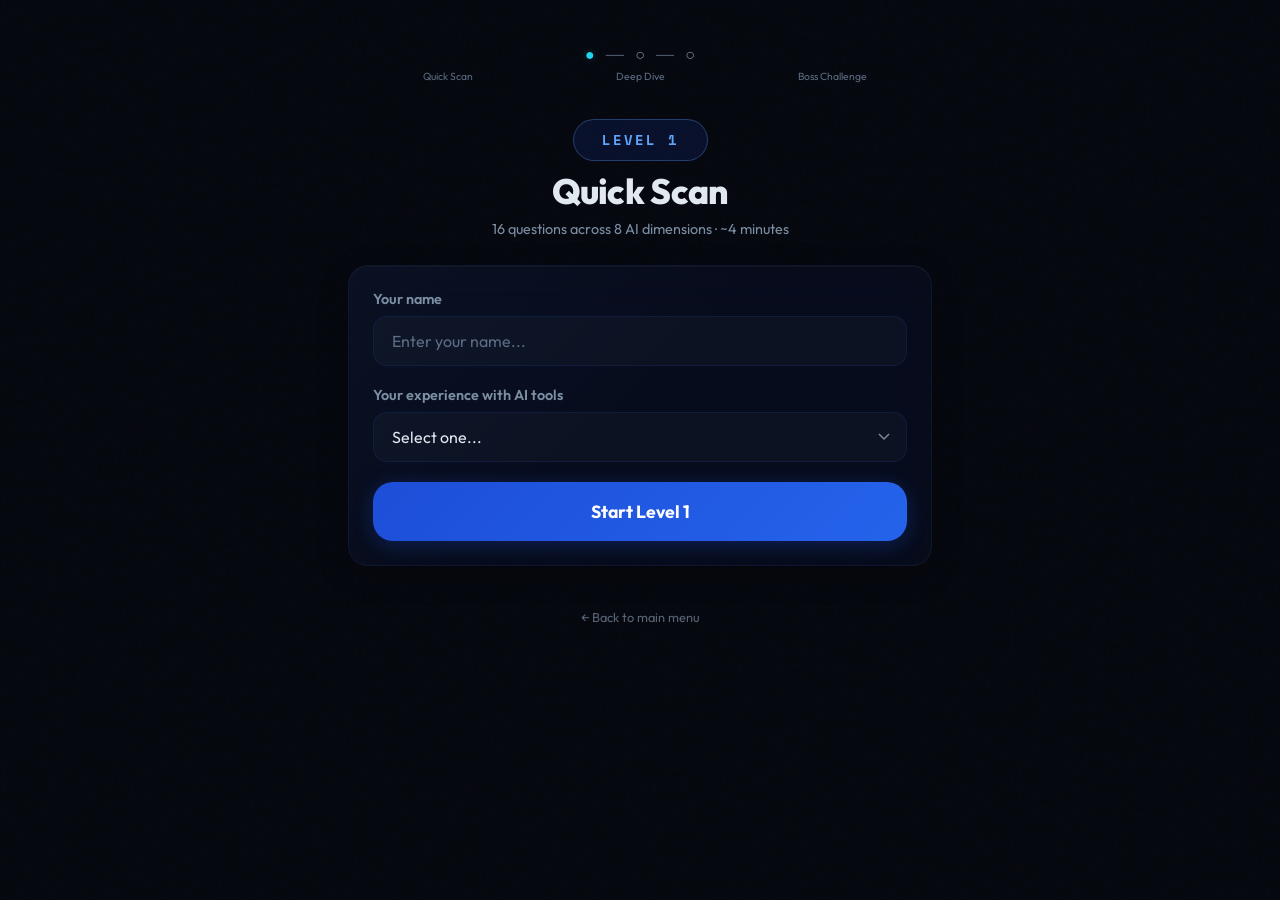
==== level1.html @ 80778a4e "fix: defer DIMS initialization until shared modules load Inline scripts used DIMS before engine.js (" ====
<!DOCTYPE html>
<html lang="en">
<head>
<meta charset="UTF-8">
<meta name="viewport" content="width=device-width, initial-scale=1.0">
<title>AI IQ Test — Level 1: Quick Scan</title>
<meta name="theme-color" content="#06080f">
<link rel="preconnect" href="https://fonts.googleapis.com">
<link rel="preconnect" href="https://fonts.gstatic.com" crossorigin>
<link href="https://fonts.googleapis.com/css2?family=Outfit:wght@300;400;500;600;700;800;900&family=Space+Mono:wght@400;700&display=swap" rel="stylesheet">
<link rel="stylesheet" href="shared/styles.css">
<script src="https://cdnjs.cloudflare.com/ajax/libs/three.js/r128/three.min.js" defer></script>
<script src="shared/engine.js" defer></script>
<script src="shared/shader.js" defer></script>
<script src="shared/submit.js" defer></script>
<script src="shared/components.js" defer></script>
</head>
<body>

<div id="shader-bg" aria-hidden="true"></div>

<div class="app" id="app">

  <!-- Level indicator at top -->
  <div id="level-indicator" style="text-align:center;padding:12px 0;font-size:.85rem;color:var(--text-dim)"></div>

  <!-- SCREEN: Welcome -->
  <div class="screen active" id="screen-welcome">
    <div style="text-align:center;padding-top:24px">
      <div class="iq-badge-big" style="font-size:.85rem;letter-spacing:2px">LEVEL 1</div>
      <h1 style="margin-top:10px">Quick Scan</h1>
      <p class="subtitle" style="margin-top:8px">16 questions across 8 AI dimensions &middot; ~4 minutes</p>
    </div>
    <div class="card" style="display:flex;flex-direction:column;gap:20px">
      <div class="input-group">
        <label for="inp-name">Your name</label>
        <input type="text" id="inp-name" placeholder="Enter your name...">
      </div>
      <div class="input-group">
        <label for="inp-background">Your experience with AI tools</label>
        <select id="inp-background">
          <option value="">Select one...</option>
          <option value="none">Never used AI tools</option>
          <option value="beginner">Tried ChatGPT a few times</option>
          <option value="regular">Use AI tools regularly</option>
          <option value="advanced">Build things with AI daily</option>
        </select>
      </div>
      <button class="btn btn-primary btn-full btn-lg" onclick="beginQuiz()">Start Level 1</button>
    </div>
    <div style="text-align:center;margin-top:16px">
      <a href="index.html" style="font-size:.8rem;color:var(--text-dim);text-decoration:none;opacity:.7">&larr; Back to main menu</a>
    </div>
  </div>

  <!-- SCREEN: Question -->
  <div class="screen" id="screen-question" role="main" aria-label="Quiz Question">
    <div class="progress-wrap">
      <span class="progress-label" id="q-counter">01/16</span>
      <div class="progress-track" role="progressbar" aria-valuenow="1" aria-valuemin="1" aria-valuemax="16" id="q-progress-track"><div class="progress-fill" id="q-progress" style="width:6.25%"></div></div>
      <span class="progress-label" id="q-timer" style="color:var(--text-muted);font-size:.7rem">0:00</span>
    </div>
    <div class="progress-dots" id="q-dots"></div>
    <div id="q-badge"></div>
    <div class="scenario-img-wrap">
      <div class="img-placeholder" id="q-img-placeholder">Loading...</div>
      <img id="q-img" src="" alt="Scenario illustration" onload="this.previousElementSibling.style.display='none'" onerror="this.previousElementSibling.textContent=this.parentElement.dataset.dim||'Scenario';this.previousElementSibling.style.animation='none';this.previousElementSibling.style.backgroundSize='100% 100%'">
    </div>
    <p class="question-text" id="q-text"></p>
    <div class="choices" id="q-choices" role="radiogroup" aria-label="Answer choices"></div>
    <div class="nav-row">
      <button class="btn btn-outline" id="btn-back" onclick="goBack()">Back</button>
      <button class="btn btn-primary" id="btn-next" onclick="goNext()" disabled>Next</button>
    </div>
    <div style="text-align:center;font-size:.7rem;color:var(--text-muted);margin-top:-8px" class="kb-hint">Press 1-4 to choose &middot; Enter to advance</div>
  </div>

  <!-- SCREEN: Results -->
  <div class="screen" id="screen-results" role="main" aria-label="Level 1 Results">
    <div class="iq-score-wrap">
      <div class="iq-score-num" id="res-iq">0</div>
      <div class="iq-score-label">Level 1 Score <span id="res-pct" style="font-family:'Space Mono',monospace;color:var(--primary-light)"></span></div>
      <div><span class="iq-level" id="res-level"></span></div>
      <div id="res-time" style="font-size:.85rem;color:var(--text-dim);margin-top:6px"></div>
      <div id="res-level-desc" style="font-size:.8rem;color:var(--text-dim);margin-top:10px;max-width:380px;margin-left:auto;margin-right:auto;line-height:1.5;text-align:center"></div>
    </div>

    <!-- Radar Chart -->
    <div class="card">
      <h3 style="margin-bottom:10px;text-align:center;color:var(--primary-light)">Your AI Profile</h3>
      <div class="radar-wrap">
        <canvas id="radarChart" width="340" height="340"></canvas>
      </div>
    </div>

    <!-- Dimension Bars -->
    <div class="card">
      <h3 style="margin-bottom:16px;color:var(--primary-light)">Dimension Breakdown</h3>
      <div class="dim-bars" id="res-dims"></div>
    </div>

    <!-- Gate Section -->
    <div class="card" id="gate-section"></div>

    <!-- Review -->
    <div class="card review-section">
      <button class="review-toggle" id="review-toggle" onclick="toggleReview()">
        <span class="arrow">&#9654;</span> Review All 16 Answers
      </button>
      <div id="review-filters" style="display:none;flex-wrap:wrap;gap:6px;padding:10px 0">
        <button class="dim-filter active" data-dim="all" onclick="filterReview('all')" style="padding:4px 12px;border-radius:99px;font-size:.72rem;font-weight:600;border:1px solid var(--border);background:var(--primary);color:#fff;cursor:pointer;font-family:'Outfit',sans-serif">All</button>
      </div>
      <div class="review-items" id="review-items"></div>
    </div>

    <div style="text-align:center;margin-top:12px">
      <a href="index.html" style="font-size:.8rem;color:var(--text-dim);text-decoration:none;opacity:.7">&larr; Back to main menu</a>
    </div>
  </div>

  <!-- Feedback Modal -->
  <div class="fb-modal-overlay" id="fb-modal" onclick="if(event.target===this)closeFeedbackModal()">
    <div class="fb-modal">
      <button class="fb-modal-close" onclick="closeFeedbackModal()">&times;</button>
      <div class="feedback-wrap" id="feedback-wrap">
        <h2 style="color:inherit;margin-bottom:0;font-size:1.2rem">How was this test?</h2>
        <div class="feedback-face">
          <div class="feedback-eyes">
            <div class="feedback-eye" id="fb-eye-l"></div>
            <div class="feedback-eye" id="fb-eye-r"></div>
          </div>
          <div class="feedback-mouth" id="fb-mouth">
            <svg width="100%" height="100%" viewBox="0 0 100 60" fill="none">
              <path d="M10 30 Q50 70 90 30" stroke="#000" stroke-width="12" stroke-linecap="round" id="fb-mouth-path"/>
            </svg>
          </div>
        </div>
        <div class="feedback-label" id="fb-label">NOT BAD</div>
        <div class="feedback-track">
          <div class="feedback-track-line" id="fb-track-line"></div>
          <button class="feedback-dot" onclick="setFeedback(0)"></button>
          <button class="feedback-dot" onclick="setFeedback(1)"></button>
          <button class="feedback-dot" onclick="setFeedback(2)"></button>
          <div class="feedback-indicator" id="fb-indicator">
            <svg width="100%" height="100%" viewBox="0 0 100 60" fill="none">
              <path d="M10 30 Q50 70 90 30" stroke="#000" stroke-width="12" stroke-linecap="round" id="fb-ind-path"/>
            </svg>
          </div>
        </div>
        <div class="feedback-labels" id="fb-labels">
          <span>Bad</span><span>Not Bad</span><span>Good</span>
        </div>
        <textarea class="feedback-comment" id="fb-comment" placeholder="Any comments? (optional)" rows="3"></textarea>
        <button class="feedback-submit" id="fb-submit" onclick="submitFeedback()">Submit Feedback</button>
        <button class="feedback-skip" onclick="closeFeedbackModal()">Skip</button>
      </div>
    </div>
  </div>

  <!-- Toast -->
  <div class="toast" id="toast"></div>
  <!-- Confetti canvas -->
  <canvas id="confetti-canvas"></canvas>
</div>

<script>
// ─── Level 1: Quick Scan ─────────────────────────────────────────────────

// State
let questions = [];
let activeQuestions = [];
let currentQ = 0;
let answers = [];
let shuffledChoices = [];
let participantId = '';
let participantName = '';
let quizStartTime = null;
let testMode = 'adaptive'; // for feedback modal compatibility

// DIM_MAX for quick mode: 2 questions per dim, max 4 pts each = 8
let DIM_MAX = {};

// Init after shared modules load (defer scripts execute before DOMContentLoaded)
document.addEventListener('DOMContentLoaded', () => {
  DIMS.forEach(d => { DIM_MAX[d.key] = 8; });

  // Load questions from JSON
  fetch('questions/level1.json')
    .then(r => r.json())
    .then(data => { questions = data; })
    .catch(err => console.error('Failed to load questions:', err));

  // Init level indicator
  renderLevelIndicator(document.getElementById('level-indicator'), 1);
  // Pre-fill from adaptive session if resuming
  const session = getAdaptiveSession();
  if (session.participantName) {
    document.getElementById('inp-name').value = session.participantName;
  }
  if (session.experience) {
    document.getElementById('inp-background').value = session.experience;
  }
});

// ─── Select 2 random questions per dimension ─────────────────────────────
function selectQuickQuestions() {
  const picked = [];
  DIMS.forEach(d => {
    const pool = questions.filter(q => q.dim === d.key);
    const shuffled = [...pool].sort(() => Math.random() - 0.5);
    picked.push(shuffled[0], shuffled[1]);
  });
  // Shuffle the final set
  for (let i = picked.length - 1; i > 0; i--) {
    const j = Math.floor(Math.random() * (i + 1));
    [picked[i], picked[j]] = [picked[j], picked[i]];
  }
  return picked;
}

// ─── Begin Quiz ──────────────────────────────────────────────────────────
function beginQuiz() {
  const bg = document.getElementById('inp-background').value;
  if (!bg) { showToast('Please select your AI experience'); return; }
  if (!questions.length) { showToast('Questions still loading, please wait...'); return; }

  participantName = document.getElementById('inp-name').value.trim() || 'Anonymous';
  participantId = 'AIQ' + Date.now();
  quizStartTime = Date.now();

  activeQuestions = selectQuickQuestions();
  startTimer();
  shuffledChoices = activeQuestions.map(q => shuffle(q.choices));
  currentQ = 0;
  answers = new Array(activeQuestions.length).fill(null);

  // Save adaptive session start
  saveAdaptiveSession({
    participantId,
    participantName,
    experience: bg,
    startTime: quizStartTime
  });

  renderQuestion();
  showScreen('screen-question');
}

// ─── Render Question ─────────────────────────────────────────────────────
function renderQuestion() {
  const q = activeQuestions[currentQ];
  const sc = shuffledChoices[currentQ];
  const total = activeQuestions.length;
  const dim = DIMS.find(d => d.key === q.dim);

  const num = String(currentQ + 1).padStart(2, '0');
  document.getElementById('q-counter').textContent = `${num}/${total}`;
  document.getElementById('q-progress').style.width = `${((currentQ + 1) / total) * 100}%`;
  document.getElementById('q-progress-track').setAttribute('aria-valuenow', currentQ + 1);
  const answeredCount = answers.filter(a => a !== null).length;
  document.getElementById('q-badge').innerHTML = `<span class="badge" style="background:${dim.color}22;color:${dim.color};border-color:${dim.color}44">${dim.label}</span><span style="float:right;font-size:.75rem;color:var(--text-muted)">${answeredCount}/${total} answered</span>`;

  // Update progress dots
  const dotsEl = document.getElementById('q-dots');
  if (!dotsEl.children.length) {
    dotsEl.innerHTML = Array.from({length: total}, (_, i) => `<button class="dot" data-idx="${i}" title="Q${i + 1}" aria-label="Jump to question ${i + 1}"></button>`).join('');
    dotsEl.addEventListener('click', function(e) {
      const idx = e.target.dataset.idx;
      if (idx !== undefined) { currentQ = parseInt(idx); renderQuestion(); window.scrollTo({top: 0, behavior: 'smooth'}); }
    });
  }
  dotsEl.querySelectorAll('.dot').forEach((dot, i) => {
    dot.classList.toggle('answered', answers[i] !== null);
    dot.classList.toggle('current', i === currentQ);
  });

  const img = document.getElementById('q-img');
  const ph = document.getElementById('q-img-placeholder');
  ph.style.display = 'flex';
  ph.textContent = 'Loading...';
  document.querySelector('.scenario-img-wrap').dataset.dim = dim.label;
  img.src = q.img;
  img.alt = `${dim.label} scenario illustration`;

  // Preload next question's image
  if (currentQ < activeQuestions.length - 1) { const nx = new Image(); nx.src = activeQuestions[currentQ + 1].img; }

  document.getElementById('q-text').textContent = q.q;
  document.getElementById('q-text').classList.remove('q-animate');
  void document.getElementById('q-text').offsetWidth;
  document.getElementById('q-text').classList.add('q-animate');

  const cDiv = document.getElementById('q-choices');
  const letters = ['A', 'B', 'C', 'D'];
  cDiv.innerHTML = sc.map((c, i) => `
    <button class="choice-btn${answers[currentQ] && answers[currentQ].choiceIdx === i ? ' selected' : ''}"
            onclick="selectChoice(${i})" type="button"
            role="radio" aria-checked="${answers[currentQ] && answers[currentQ].choiceIdx === i ? 'true' : 'false'}"
            aria-label="Option ${letters[i]}: ${c.text}"
            style="animation:slideInStagger .4s cubic-bezier(.16,1,.3,1) ${i * 0.06}s both">
      <span class="choice-letter">${letters[i]}</span>
      <span class="choice-text">${c.text}</span>
    </button>`).join('');

  document.getElementById('btn-back').style.visibility = currentQ === 0 ? 'hidden' : 'visible';
  const nextBtn = document.getElementById('btn-next');
  nextBtn.disabled = !answers[currentQ];
  nextBtn.textContent = currentQ === total - 1 ? 'See Results' : 'Next';
}

// ─── Select Choice ───────────────────────────────────────────────────────
function selectChoice(idx) {
  const sc = shuffledChoices[currentQ];
  const chosen = sc[idx];
  answers[currentQ] = {choiceIdx: idx, origLetter: chosen.letter, score: chosen.score};
  document.querySelectorAll('.choice-btn').forEach((btn, i) => {
    btn.classList.toggle('selected', i === idx);
    btn.setAttribute('aria-checked', i === idx ? 'true' : 'false');
  });
  document.getElementById('btn-next').disabled = false;
  if (navigator.vibrate) navigator.vibrate(10);
}

// ─── Navigation ──────────────────────────────────────────────────────────
function goBack() {
  if (currentQ > 0) { currentQ--; renderQuestion(); }
}

function goNext() {
  if (!answers[currentQ]) return;
  if (currentQ < activeQuestions.length - 1) { currentQ++; renderQuestion(); }
  else {
    // Check for unanswered questions
    const unanswered = answers.findIndex(a => a === null);
    if (unanswered !== -1) {
      showToast(`Question ${unanswered + 1} is unanswered — jumping there`);
      currentQ = unanswered; renderQuestion();
      window.scrollTo({top: 0, behavior: 'smooth'});
      return;
    }
    buildResults();
    showScreen('screen-results');
    // Show feedback modal after a short delay
    setTimeout(showFeedbackModal, 2000);
    const finalScore = answers.reduce((s, a) => s + a.score, 0);
    const finalPct = Math.round((finalScore / (activeQuestions.length * 4)) * 100);
    if (finalPct >= 67) launchConfetti();
    else {
      const scoreWrap = document.querySelector('.iq-score-wrap');
      scoreWrap.style.animation = 'glowPulse 2s ease-in-out 2';
    }
  }
}

// ─── Build Results ───────────────────────────────────────────────────────
function buildResults() {
  stopTimer();
  const total = answers.reduce((s, a) => s + a.score, 0);
  const maxScore = activeQuestions.length * 4;
  const pct = Math.round((total / maxScore) * 100);
  const level = QUICK_LEVELS.find(l => pct >= l.min && pct <= l.max) || QUICK_LEVELS[QUICK_LEVELS.length - 1];

  // Score display — show percentage for quick mode
  const iqEl = document.getElementById('res-iq');
  animateCount(iqEl, pct, 1400);
  iqEl.dataset.suffix = '%';
  document.getElementById('res-pct').textContent = '';

  const lvlEl = document.getElementById('res-level');
  lvlEl.textContent = level.label;
  lvlEl.className = 'iq-level ' + level.cls;

  const levelDescs = {
    1: 'You\'re at the start of your AI journey. These skills are very learnable — keep exploring!',
    2: 'You have real AI skills developing. Focusing on your weak spots will level you up fast.',
    3: 'Strong AI competency across most dimensions. A few targeted improvements separate you from mastery.',
    4: 'Exceptional AI intelligence. You understand, evaluate, and leverage AI at the highest level.'
  };
  document.getElementById('res-level-desc').textContent = levelDescs[level.lvl] || '';

  // Show duration
  if (quizStartTime) {
    const secs = Math.round((Date.now() - quizStartTime) / 1000);
    const mins = Math.floor(secs / 60);
    const remSecs = secs % 60;
    document.getElementById('res-time').textContent = `Completed in ${mins}m ${remSecs}s`;
  }

  // Calculate dimension scores
  const dimScores = {};
  DIMS.forEach(d => { dimScores[d.key] = 0; });
  activeQuestions.forEach((q, i) => { dimScores[q.dim] += (answers[i]?.score || 0); });

  // Quick mode: 2 questions per dim, max 4 pts each = 8 per dim
  const dimMax = Object.fromEntries(DIMS.map(d => [d.key, 8]));

  // Dimension bars
  const dimsEl = document.getElementById('res-dims');
  dimsEl.innerHTML = DIMS.map((d, idx) => {
    const score = dimScores[d.key];
    const mx = dimMax[d.key];
    const barPct = (score / mx) * 100;
    return `<div class="dim-bar-item" style="animation:slideInStagger .5s cubic-bezier(.16,1,.3,1) ${idx * 0.08}s both">
      <div class="dim-bar-header">
        <span class="dim-bar-name">${d.label}</span>
        <span class="dim-bar-score">${score}/${mx}</span>
      </div>
      <div class="dim-bar-track">
        <div class="dim-bar-fill" style="--bar-w:${barPct}%;background:${d.color}"></div>
      </div>
    </div>`;
  }).join('');

  requestAnimationFrame(() => {
    document.querySelectorAll('.dim-bar-fill').forEach(el => {
      el.style.width = el.style.getPropertyValue('--bar-w');
    });
  });

  // Radar chart
  drawRadar(dimScores);

  // Gate section
  renderGate(level, pct);

  // Review section
  const revEl = document.getElementById('review-items');
  revEl.innerHTML = activeQuestions.map((q, i) => {
    const ans = answers[i];
    const best = q.choices.find(c => c.score === 4);
    const yours = q.choices.find(c => c.letter === ans.origLetter);
    const dim = DIMS.find(d => d.key === q.dim);
    const pips = Array.from({length: 4}, (_, j) => `<span class="pip${j < ans.score ? ' filled' : ''}"></span>`).join('');
    return `<div class="review-item" data-dim="${q.dim}" style="border-left-color:${dim.color}">
      <div class="ri-q">Q${i + 1} (${dim.label}): ${q.q}</div>
      <div class="ri-your">Your answer: ${ans.origLetter}. ${yours.text} <span class="ri-score">${pips}</span></div>
      ${ans.score < 4 ? `<div class="ri-best">Best: ${best.letter}. ${best.text}</div>` : `<div class="ri-best">&#10003; Perfect!</div>`}
    </div>`;
  }).join('');

  // Build dimension filter buttons
  const filtersEl = document.getElementById('review-filters');
  const dimColors2 = ['#60a5fa', '#f472b6', '#f59e0b', '#34d399', '#fb923c', '#a78bfa', '#38bdf8', '#f97316'];
  filtersEl.innerHTML = `<button class="dim-filter active" data-dim="all" onclick="filterReview('all')" style="padding:4px 12px;border-radius:99px;font-size:.72rem;font-weight:600;border:1px solid var(--border);background:var(--primary);color:#fff;cursor:pointer;font-family:'Outfit',sans-serif">All</button>` +
    DIMS.map((d, i) => `<button class="dim-filter" data-dim="${d.key}" onclick="filterReview('${d.key}')" style="padding:4px 12px;border-radius:99px;font-size:.72rem;font-weight:600;border:1px solid ${dimColors2[i]}40;background:transparent;color:var(--text-dim);cursor:pointer;font-family:'Outfit',sans-serif">${d.label.split(' ')[0]}</button>`).join('');

  document.getElementById('review-toggle').innerHTML = `<span class="arrow">&#9654;</span> Review All ${activeQuestions.length} Answers`;

  // Submit to Google Sheets
  submitToSheets({
    participant_id: participantId,
    participant_name: participantName,
    timestamp: new Date().toISOString(),
    ai_experience: document.getElementById('inp-background').value,
    test_mode: 'adaptive',
    level: 1,
    total_score: total,
    percentage: pct,
    result_level: level.label,
    duration_seconds: Math.round((Date.now() - quizStartTime) / 1000),
    ...Object.fromEntries(DIMS.map(d => [`dim_${d.key}`, dimScores[d.key]])),
  });

  // Save adaptive session with L1 results
  saveAdaptiveSession({
    participantId,
    participantName,
    experience: document.getElementById('inp-background').value,
    startTime: quizStartTime,
    level1: {
      scores: dimScores,
      totalScore: total,
      percentage: pct,
      level: level.label,
      answers: activeQuestions.map((q, i) => ({
        qId: q.id, choiceIdx: answers[i].choiceIdx,
        origLetter: answers[i].origLetter, score: answers[i].score
      }))
    }
  });
}

// ─── Gate Logic ──────────────────────────────────────────────────────────
function renderGate(level, pct) {
  const gate = document.getElementById('gate-section');
  const isQualified = pct >= 57; // Apprentice+ threshold

  if (isQualified) {
    gate.innerHTML = `
      <div style="text-align:center">
        <h2 style="color:var(--cyan)">You've qualified for Level 2!</h2>
        <p class="subtitle" style="margin:12px 0">Level 2 adapts to your results — focusing on developing areas with new question formats.</p>
        <button class="btn btn-primary btn-full btn-lg" onclick="location.href='level2.html'" style="margin-top:16px">Continue to Level 2 &rarr;</button>
      </div>`;
  } else {
    gate.innerHTML = `
      <div style="text-align:center">
        <h2 style="color:#fb7185">You need Apprentice level to advance</h2>
        <p class="subtitle" style="margin:12px 0">Score 57%+ to unlock Level 2.</p>
        <button class="btn btn-primary btn-full btn-lg" onclick="location.reload()" style="margin-top:16px">Try Again</button>
      </div>`;
  }
}

// ─── Review Toggle & Filter ──────────────────────────────────────────────
function toggleReview() {
  const isOpen = document.getElementById('review-toggle').classList.toggle('open');
  document.getElementById('review-items').classList.toggle('open');
  document.getElementById('review-filters').style.display = isOpen ? 'flex' : 'none';
}

function filterReview(dimKey) {
  document.querySelectorAll('.dim-filter').forEach(btn => {
    btn.classList.toggle('active', btn.dataset.dim === dimKey);
    btn.style.background = btn.dataset.dim === dimKey ? 'var(--primary)' : 'transparent';
    btn.style.color = btn.dataset.dim === dimKey ? '#fff' : 'var(--text-dim)';
  });
  document.querySelectorAll('.review-item').forEach(item => {
    item.style.display = (dimKey === 'all' || item.dataset.dim === dimKey) ? 'block' : 'none';
  });
}

// ─── Keyboard Navigation ─────────────────────────────────────────────────
document.addEventListener('keydown', function(e) {
  const active = document.getElementById('screen-question');
  if (!active || !active.classList.contains('active')) return;
  if (e.key >= '1' && e.key <= '4') {
    const idx = parseInt(e.key) - 1;
    const btns = document.querySelectorAll('.choice-btn');
    if (btns[idx]) btns[idx].click();
  }
  if (e.key === 'Enter' && answers[currentQ]) {
    e.preventDefault();
    goNext();
  }
  if (e.key === 'ArrowLeft' || e.key === 'Backspace') {
    if (currentQ > 0) { e.preventDefault(); goBack(); }
  }
});

// ─── Swipe Gestures (mobile) ─────────────────────────────────────────────
(function() {
  let startX = 0, startY = 0;
  const qScreen = () => document.getElementById('screen-question');
  document.addEventListener('touchstart', function(e) { startX = e.touches[0].clientX; startY = e.touches[0].clientY; }, {passive: true});
  document.addEventListener('touchend', function(e) {
    if (!qScreen() || !qScreen().classList.contains('active')) return;
    const dx = e.changedTouches[0].clientX - startX;
    const dy = e.changedTouches[0].clientY - startY;
    if (Math.abs(dx) < 60 || Math.abs(dy) > Math.abs(dx)) return;
    if (dx < -60 && answers[currentQ]) goNext();
    else if (dx > 60 && currentQ > 0) goBack();
  }, {passive: true});
})();
</script>

</body>
</html>
---- shared/styles.css ----
*,*::before,*::after{box-sizing:border-box;margin:0;padding:0}
:root{
  --primary:#2563eb;--primary-light:#60a5fa;--primary-dark:#1d4ed8;
  --accent:#f59e0b;--accent-light:#fbbf24;--accent-glow:rgba(245,158,11,.3);
  --cyan:#22d3ee;--cyan-glow:rgba(34,211,238,.25);
  --bg:#06080f;--bg-elevated:#0c1222;--bg-card:rgba(12,18,40,.65);
  --surface:rgba(255,255,255,.04);--surface-hover:rgba(255,255,255,.07);
  --border:rgba(37,99,235,.12);--border-active:rgba(96,165,250,.5);
  --text:#e2e8f0;--text-dim:#7c8ea3;--text-muted:#5b6b82;
  --dim-foundations:#60a5fa;--dim-problem:#f472b6;--dim-tool:#f59e0b;
  --dim-prompt:#34d399;--dim-critical:#fb923c;--dim-ethics:#a78bfa;
  --dim-collab:#38bdf8;--dim-vibe:#f97316;
  --radius:20px;--radius-sm:14px;--radius-xs:10px;
  --glass-blur:blur(20px);
  --glow-sm:0 0 15px rgba(37,99,235,.15);
  --glow-md:0 0 30px rgba(37,99,235,.2);
  --glow-lg:0 4px 60px rgba(37,99,235,.25);
}
html{font-size:16px;-webkit-tap-highlight-color:transparent;scroll-behavior:smooth}
body{
  font-family:'Outfit',sans-serif;
  background:var(--bg);
  color:var(--text);
  min-height:100dvh;
  overflow-x:hidden;
  position:relative;
}

/* ── Ambient background (shader-bg replaces CSS gradient) ── */
#shader-bg{position:fixed;inset:0;z-index:0;opacity:0.3;pointer-events:none}
#shader-bg canvas{display:block;width:100%!important;height:100%!important}
body::after{
  content:'';position:fixed;inset:0;z-index:0;pointer-events:none;opacity:.35;
  background-image:url("data:image/svg+xml,%3Csvg viewBox='0 0 256 256' xmlns='http://www.w3.org/2000/svg'%3E%3Cfilter id='n'%3E%3CfeTurbulence type='fractalNoise' baseFrequency='.85' numOctaves='4' stitchTiles='stitch'/%3E%3C/filter%3E%3Crect width='100%25' height='100%25' filter='url(%23n)' opacity='.04'/%3E%3C/svg%3E");
}

.app{
  position:relative;z-index:1;
  max-width:640px;margin:0 auto;padding:20px;min-height:100dvh;
  display:flex;flex-direction:column;
}
.screen{display:none;flex-direction:column;gap:24px;animation:fadeUp .5s cubic-bezier(.16,1,.3,1)}
.screen.active{display:flex}

@keyframes fadeUp{from{opacity:0;transform:translateY(24px)}to{opacity:1;transform:translateY(0)}}
@keyframes popIn{from{transform:scale(.8);opacity:0}to{transform:scale(1);opacity:1}}
@keyframes countUp{from{opacity:0;transform:scale(.5)}to{opacity:1;transform:scale(1)}}
@keyframes barGrow{from{width:0}to{width:var(--bar-w)}}
@keyframes pulse{0%,100%{transform:scale(1)}50%{transform:scale(1.04)}}
@keyframes shimmer{0%{background-position:-200% 0}100%{background-position:200% 0}}
@keyframes spin{from{transform:rotate(0)}to{transform:rotate(360deg)}}
@keyframes float{0%,100%{transform:translateY(0)}50%{transform:translateY(-8px)}}
@keyframes glowPulse{0%{box-shadow:0 0 20px rgba(37,99,235,.15)}33%{box-shadow:0 0 35px rgba(37,99,235,.3)}66%{box-shadow:0 0 35px rgba(245,158,11,.2)}100%{box-shadow:0 0 20px rgba(37,99,235,.15)}}

/* ── 3D Robot Mascot ── */
.robot-mascot{
  position:fixed;z-index:50;pointer-events:auto;
  transition:all .6s cubic-bezier(.16,1,.3,1);
  border-radius:50%;overflow:hidden;
}
.robot-mascot::before{
  content:'';position:absolute;inset:-20%;
  background:radial-gradient(circle,rgba(37,99,235,.2) 0%,rgba(245,158,11,.1) 40%,transparent 70%);
  border-radius:50%;pointer-events:none;z-index:0;
  animation:glowPulse 3s ease-in-out infinite;
}
.robot-mascot spline-viewer{
  width:100%;height:100%;
  --spline-viewer-bg:transparent;
}
.robot-mascot spline-viewer::part(logo){display:none}

/* Robot sizes per screen */
.robot-mascot.robot-landing{
  width:320px;height:320px;
  position:relative;
}
.robot-mascot.robot-small{
  width:160px;height:160px;
  bottom:20px;left:20px;
  opacity:.9;
}
.robot-mascot.robot-results{
  width:200px;height:200px;
  bottom:20px;left:20px;
  opacity:.95;
}
@media(max-width:600px){
  .robot-mascot.robot-landing{width:240px;height:240px}
  .robot-mascot.robot-small{width:100px;height:100px;bottom:10px;left:10px}
  .robot-mascot.robot-results{width:120px;height:120px;bottom:10px;left:10px}
}
/* Hide Spline branding */
.robot-mascot spline-viewer::part(logo){display:none!important}
.robot-mascot spline-viewer #logo{display:none!important}
.robot-mascot spline-viewer a[href*="spline"]{display:none!important}
@keyframes slideInStagger{from{opacity:0;transform:translateX(-12px)}to{opacity:1;transform:translateX(0)}}
@keyframes fadeInQuestion{from{opacity:0;transform:translateY(12px) scale(.98)}to{opacity:1;transform:translateY(0) scale(1)}}
.q-animate{animation:fadeInQuestion .35s cubic-bezier(.16,1,.3,1)}
@keyframes orbFloat{
  0%{transform:translate(0,0) scale(1)}
  33%{transform:translate(30px,-20px) scale(1.1)}
  66%{transform:translate(-20px,15px) scale(.95)}
  100%{transform:translate(0,0) scale(1)}
}

h1{font-size:1.8rem;font-weight:800;line-height:1.15;letter-spacing:-.02em}
h2{font-size:1.4rem;font-weight:700;letter-spacing:-.01em}
h3{font-size:1.15rem;font-weight:700}
p{line-height:1.6}
.subtitle{color:var(--text-dim);font-size:.9rem;line-height:1.5}
.mono{font-family:'Space Mono',monospace}

/* ── Buttons ── */
.btn{
  display:inline-flex;align-items:center;justify-content:center;gap:8px;
  padding:14px 28px;border:none;border-radius:var(--radius-sm);
  font-family:'Outfit',sans-serif;font-size:1rem;font-weight:600;
  cursor:pointer;transition:all .25s cubic-bezier(.16,1,.3,1);-webkit-appearance:none;
  position:relative;overflow:hidden;
}
.btn:active{transform:scale(.97)}
.btn-primary{
  background:linear-gradient(135deg,var(--primary-dark),var(--primary));
  color:#fff;
  box-shadow:0 4px 20px rgba(29,78,216,.3);
}
.btn-primary:hover{
  box-shadow:0 6px 25px rgba(29,78,216,.35),0 2px 15px rgba(245,158,11,.15);
  transform:translateY(-1px);
}
.btn-primary:disabled{background:rgba(255,255,255,.08);color:var(--text-muted);cursor:not-allowed;transform:none;box-shadow:none}
.btn-outline{
  background:transparent;color:var(--primary-light);
  border:1.5px solid var(--border);
  backdrop-filter:var(--glass-blur);
}
.btn-outline:hover{border-color:var(--border-active);background:rgba(37,99,235,.06)}
.btn-full{width:100%}
.btn-lg{padding:18px 32px;font-size:1.1rem;border-radius:var(--radius);font-weight:700}
.btn-share{
  background:linear-gradient(135deg,var(--primary-dark),var(--primary),var(--accent));
  background-size:200% 200%;
  animation:gradientShift 4s ease infinite;
  color:#fff;border:none;
  box-shadow:0 4px 25px rgba(29,78,216,.25),0 2px 15px rgba(245,158,11,.2);
}
@keyframes gradientShift{0%,100%{background-position:0% 50%}50%{background-position:100% 50%}}

/* ── Glass Card ── */
.card{
  background:rgba(12,18,40,.45);
  backdrop-filter:blur(24px) saturate(180%);
  -webkit-backdrop-filter:blur(24px) saturate(180%);
  border-radius:var(--radius);
  padding:24px;
  border:1px solid rgba(96,165,250,.08);
  box-shadow:0 8px 32px rgba(0,0,0,.2),inset 0 1px 0 rgba(255,255,255,.03);
  position:relative;
}
.card::before{
  content:'';position:absolute;inset:0;border-radius:inherit;
  background:linear-gradient(135deg,rgba(96,165,250,.03) 0%,transparent 50%);
  pointer-events:none;
}

/* ── Inputs ── */
.input-group{display:flex;flex-direction:column;gap:8px}
.input-group label{font-weight:600;font-size:.9rem;color:var(--text-dim)}
.input-group input[type="text"]{
  padding:14px 18px;border:1.5px solid var(--border);border-radius:var(--radius-sm);
  font-family:'Outfit',sans-serif;font-size:1rem;
  background:var(--bg-elevated);color:var(--text);
  transition:all .25s;outline:none;width:100%;
}
.input-group input[type="text"]:focus{border-color:var(--accent);box-shadow:0 0 0 3px rgba(245,158,11,.12)}
.input-group input[type="text"]::placeholder{color:var(--text-muted)}
.input-group select{
  padding:14px 18px;border:1.5px solid var(--border);border-radius:var(--radius-sm);
  font-family:'Outfit',sans-serif;font-size:1rem;
  background:var(--bg-elevated);color:var(--text);
  transition:all .25s;appearance:none;
  background-image:url("data:image/svg+xml,%3Csvg xmlns='http://www.w3.org/2000/svg' width='12' height='8'%3E%3Cpath d='M1 1l5 5 5-5' stroke='%237c8599' stroke-width='1.5' fill='none'/%3E%3C/svg%3E");
  background-repeat:no-repeat;background-position:right 16px center;
}
.input-group select:focus{outline:none;border-color:var(--accent);box-shadow:0 0 0 3px rgba(245,158,11,.12)}

/* ── Progress Dots ── */
.progress-dots{display:flex;flex-wrap:wrap;gap:1px;justify-content:center;padding:2px 0}
.progress-dots .dot{
  width:20px;height:20px;border-radius:50%;
  background:transparent;border:none;
  display:flex;align-items:center;justify-content:center;
  cursor:pointer;padding:0;-webkit-appearance:none;
  font-size:0;
}
.progress-dots .dot::after{
  content:'';width:6px;height:6px;border-radius:50%;
  background:rgba(255,255,255,.08);border:1px solid rgba(255,255,255,.06);
  transition:all .3s;display:block;
}
.progress-dots .dot.answered::after{background:var(--primary);border-color:var(--primary);box-shadow:0 0 6px rgba(37,99,235,.3)}
.progress-dots .dot.current::after{border-color:var(--cyan);box-shadow:0 0 8px rgba(34,211,238,.4);transform:scale(1.4)}

/* ── Progress ── */
.progress-wrap{display:flex;align-items:center;gap:14px}
.progress-label{font-size:.8rem;font-weight:700;color:var(--text-dim);white-space:nowrap;font-family:'Space Mono',monospace}
.progress-track{flex:1;height:6px;background:rgba(255,255,255,.06);border-radius:99px;overflow:visible;position:relative}
.progress-fill{
  height:100%;border-radius:99px;transition:width .5s cubic-bezier(.16,1,.3,1);
  background:linear-gradient(90deg,var(--primary-dark),var(--primary),var(--cyan),var(--accent));
  box-shadow:0 0 12px rgba(37,99,235,.4);
  position:relative;overflow:visible;
}
.progress-fill::after{
  content:'';position:absolute;right:0;top:50%;transform:translateY(-50%);
  width:12px;height:12px;border-radius:50%;
  background:var(--cyan);
  box-shadow:0 0 12px var(--cyan),0 0 24px rgba(34,211,238,.3);
}

/* ── Badge ── */
.badge{
  display:inline-flex;align-items:center;padding:5px 14px;border-radius:99px;
  font-size:.72rem;font-weight:700;text-transform:uppercase;letter-spacing:.8px;
  color:#fff;border:1px solid rgba(255,255,255,.15);
  backdrop-filter:blur(8px);
}

/* ── Scenario Image ── */
.scenario-img-wrap{
  border-radius:var(--radius);overflow:hidden;
  border:1px solid var(--border);
  aspect-ratio:16/10;position:relative;
  background:var(--bg-elevated);
}
.scenario-img-wrap img{width:100%;height:100%;object-fit:cover;display:block}
.scenario-img-wrap .img-placeholder{
  position:absolute;inset:0;display:flex;align-items:center;justify-content:center;
  color:var(--text-muted);font-size:.85rem;font-weight:500;
  background:linear-gradient(135deg,rgba(13,17,23,.9),rgba(20,25,40,.9));
  background-size:200% 100%;animation:shimmer 2.5s infinite linear;
}

.question-text{font-size:1.05rem;font-weight:500;line-height:1.55;color:var(--text)}

/* ── Choices ── */
.choices{display:flex;flex-direction:column;gap:10px}
.choice-btn{
  display:flex;align-items:center;gap:14px;width:100%;padding:16px 18px;
  border:1.5px solid var(--border);border-radius:var(--radius-sm);
  background:var(--bg-card);backdrop-filter:var(--glass-blur);
  font-family:'Outfit',sans-serif;font-size:.93rem;text-align:left;
  cursor:pointer;transition:all .25s cubic-bezier(.16,1,.3,1);
  min-height:56px;-webkit-appearance:none;line-height:1.4;color:var(--text);
  position:relative;
}
.choice-btn:hover{border-color:transparent;background:var(--surface-hover);box-shadow:0 0 0 1.5px var(--primary),0 0 20px rgba(37,99,235,.15),0 0 40px rgba(245,158,11,.05)}
.choice-btn:active{transform:scale(.985)}
.choice-btn .choice-letter{
  flex-shrink:0;width:34px;height:34px;border-radius:10px;
  background:rgba(255,255,255,.05);
  display:flex;align-items:center;justify-content:center;
  font-weight:800;font-size:.85rem;color:var(--text-dim);
  transition:all .25s;font-family:'Space Mono',monospace;
}
.choice-btn .choice-text{flex:1;font-weight:400}
.choice-btn.selected{
  border-color:var(--accent);
  background:rgba(245,158,11,.06);
  box-shadow:0 0 20px rgba(245,158,11,.1);
}
.choice-btn.selected .choice-letter{
  background:var(--accent);color:#0c1222;
  box-shadow:0 0 15px rgba(245,158,11,.4);
}

.nav-row{display:flex;gap:12px;padding-top:8px}
.nav-row .btn{flex:1}

/* ── Landing ── */
.landing-wrap{flex:1;display:flex;flex-direction:column;align-items:center;justify-content:center;gap:28px;text-align:center;padding:24px 0}
.landing-hero{display:flex;align-items:center;gap:24px;width:100%}
.landing-hero .robot-hero{flex-shrink:0}
.landing-hero-content{flex:1;text-align:left}
@media(max-width:600px){.landing-hero{flex-direction:column}.landing-hero-content{text-align:center}}

.iq-badge-big{
  display:inline-flex;align-items:center;gap:10px;padding:10px 28px;border-radius:99px;
  background:rgba(29,78,216,.15);border:1.5px solid rgba(96,165,250,.3);
  color:var(--primary-light);font-size:1rem;font-weight:800;letter-spacing:2px;
  font-family:'Space Mono',monospace;
  animation:glowPulse 3s ease-in-out infinite;
  backdrop-filter:blur(10px);
}

.dim-pills{display:flex;flex-wrap:wrap;gap:8px;justify-content:center;padding:0 8px}
.dim-pill{
  padding:5px 12px;border-radius:99px;font-size:.7rem;font-weight:600;
  color:#fff;border:1px solid rgba(255,255,255,.12);
  backdrop-filter:blur(6px);
  animation:slideInStagger .5s cubic-bezier(.16,1,.3,1) both;
}
.dim-pill:nth-child(1){animation-delay:.1s}
.dim-pill:nth-child(2){animation-delay:.15s}
.dim-pill:nth-child(3){animation-delay:.2s}
.dim-pill:nth-child(4){animation-delay:.25s}
.dim-pill:nth-child(5){animation-delay:.3s}
.dim-pill:nth-child(6){animation-delay:.35s}
.dim-pill:nth-child(7){animation-delay:.4s}
.dim-pill:nth-child(8){animation-delay:.45s}

.landing-stats{
  display:flex;gap:24px;justify-content:center;
  font-family:'Space Mono',monospace;font-size:.8rem;color:var(--text-dim);
}
.landing-stats span{display:flex;align-items:center;gap:6px}
.landing-stats .stat-dot{width:6px;height:6px;border-radius:50%;background:var(--primary)}

/* ── Results ── */
.iq-score-wrap{text-align:center;padding:32px 0 16px;position:relative}
.iq-score-wrap::before{
  content:'';position:absolute;top:50%;left:50%;
  width:300px;height:300px;transform:translate(-50%,-50%);
  background:radial-gradient(circle,rgba(37,99,235,.15) 0%,rgba(245,158,11,.08) 40%,transparent 70%);
  border-radius:50%;
  animation:scorePulse 2s ease-out;
  pointer-events:none;
}
@keyframes scorePulse{
  from{transform:translate(-50%,-50%) scale(0);opacity:1}
  to{transform:translate(-50%,-50%) scale(1.5);opacity:0}
}
.iq-score-num{
  font-size:5rem;font-weight:900;line-height:1;
  background:linear-gradient(135deg,var(--accent),var(--accent-light),var(--primary-light),var(--cyan));
  background-size:200% 200%;animation:popIn .6s ease, gradientShift 4s ease infinite;
  -webkit-background-clip:text;-webkit-text-fill-color:transparent;background-clip:text;
  position:relative;
}
.iq-score-label{font-size:.9rem;color:var(--text-dim);font-weight:500;margin-top:6px;letter-spacing:.5px}
.iq-level{
  display:inline-block;padding:8px 24px;border-radius:99px;
  font-size:1rem;font-weight:700;margin-top:12px;
  border:1.5px solid rgba(255,255,255,.12);
  backdrop-filter:blur(8px);
}
.iq-level-1{background:rgba(251,113,133,.12);color:#fb7185;border-color:rgba(251,113,133,.25)}
.iq-level-2{background:rgba(251,191,36,.12);color:#fbbf24;border-color:rgba(251,191,36,.25)}
.iq-level-3{background:rgba(52,211,153,.12);color:#34d399;border-color:rgba(52,211,153,.25)}
.iq-level-4{background:rgba(96,165,250,.12);color:var(--primary-light);border-color:rgba(96,165,250,.25)}

/* ── Score Gauge ── */
.score-gauge{margin:8px 0 4px;padding:0 12px}
.gauge-track{height:10px;border-radius:99px;position:relative;overflow:visible;
  background:linear-gradient(90deg,#fb7185 0%,#f59e0b 42%,#34d399 65%,#60a5fa 88%)}
.gauge-marker{
  position:absolute;top:-4px;width:4px;height:18px;border-radius:2px;
  background:#fff;box-shadow:0 0 8px rgba(255,255,255,.5);
  transition:left .8s cubic-bezier(.16,1,.3,1);
}
.gauge-labels{display:flex;justify-content:space-between;font-size:.65rem;color:var(--text-muted);margin-top:4px;font-family:'Space Mono',monospace}

/* ── Radar ── */
.radar-wrap{display:flex;justify-content:center;padding:12px 0}
canvas#radarChart{max-width:340px;max-height:340px}

/* ── Dimension Bars ── */
.dim-bars{display:flex;flex-direction:column;gap:16px}
.dim-bar-item{display:flex;flex-direction:column;gap:6px}
.dim-bar-header{display:flex;justify-content:space-between;align-items:center}
.dim-bar-name{font-size:.85rem;font-weight:600;color:var(--text)}
.dim-bar-score{font-size:.8rem;font-weight:700;color:var(--text-dim);font-family:'Space Mono',monospace}
.dim-bar-track{height:8px;background:rgba(255,255,255,.06);border-radius:99px;overflow:hidden}
.dim-bar-fill{height:100%;border-radius:99px;animation:barGrow .8s cubic-bezier(.16,1,.3,1) forwards;width:0;position:relative}
.dim-bar-fill::after{
  content:'';position:absolute;inset:0;border-radius:inherit;
  background:linear-gradient(90deg,transparent,rgba(255,255,255,.2));
}

/* ── Analysis ── */
.analysis-card{
  background:var(--bg-card);backdrop-filter:var(--glass-blur);
  border:1px solid rgba(37,99,235,.2);border-radius:var(--radius);padding:24px;
  position:relative;overflow:hidden;
}
.analysis-card::before{
  content:'';position:absolute;top:0;left:0;right:0;height:2px;
  background:linear-gradient(90deg,var(--primary-dark),var(--primary),var(--accent),var(--accent-light));
}
.analysis-card h3{margin-bottom:12px;color:var(--primary-light);font-size:1.1rem}
.analysis-text{font-size:.9rem;line-height:1.7;color:var(--text)}
.analysis-text strong{color:var(--primary-light)}
.strength-tag{
  display:inline-block;padding:4px 12px;border-radius:99px;
  font-size:.73rem;font-weight:600;margin:3px 4px 3px 0;
  border:1px solid rgba(255,255,255,.1);
}
.strength-tag.high{background:rgba(52,211,153,.12);color:#34d399;border-color:rgba(52,211,153,.2)}
.strength-tag.mid{background:rgba(251,191,36,.12);color:#fbbf24;border-color:rgba(251,191,36,.2)}
.strength-tag.low{background:rgba(251,113,133,.12);color:#fb7185;border-color:rgba(251,113,133,.2)}

/* ── Share Card ── */
.share-card{
  background:linear-gradient(135deg,rgba(29,78,216,.25),rgba(245,158,11,.1));
  border:1px solid rgba(245,158,11,.2);
  backdrop-filter:var(--glass-blur);
  border-radius:var(--radius);padding:28px;color:#fff;text-align:center;
  position:relative;overflow:hidden;
}
.share-card::before{
  content:'';position:absolute;top:-50%;right:-50%;width:200%;height:200%;
  background:radial-gradient(circle at 30% 30%,rgba(245,158,11,.08),transparent 50%);
  pointer-events:none;
}
.share-card .share-iq{font-size:3.5rem;font-weight:900;line-height:1;position:relative}
.share-card .share-level{font-size:.95rem;opacity:.8;margin-top:6px;font-weight:500}
.share-card .share-dims{display:flex;flex-wrap:wrap;gap:6px;justify-content:center;margin-top:14px}
.share-card .share-dim{
  padding:4px 10px;border-radius:99px;font-size:.65rem;font-weight:600;
  background:rgba(255,255,255,.1);border:1px solid rgba(255,255,255,.1);
}

/* ── Review ── */
.review-section{border-top:1px solid var(--border);padding-top:16px}
.review-toggle{
  display:flex;align-items:center;gap:10px;cursor:pointer;
  font-weight:600;font-size:.95rem;color:var(--primary-light);
  border:none;background:none;padding:10px 0;width:100%;
  font-family:'Outfit',sans-serif;
}
.review-toggle .arrow{transition:transform .3s;font-size:.75rem}
.review-toggle.open .arrow{transform:rotate(90deg)}
.review-items{display:none;flex-direction:column;gap:12px;padding-top:14px}
.review-items.open{display:flex}
.review-item{
  padding:14px 16px;border-radius:var(--radius-xs);
  background:rgba(255,255,255,.02);
  border:1px solid var(--border);border-left:3px solid var(--primary);
}
.review-item .ri-q{font-weight:600;font-size:.85rem;margin-bottom:6px;color:var(--text)}
.review-item .ri-your{font-size:.82rem;color:var(--text-dim);line-height:1.5}
.review-item .ri-score{display:inline-flex;gap:3px;margin-left:6px;vertical-align:middle}
.review-item .ri-score .pip{width:8px;height:8px;border-radius:50%;background:rgba(255,255,255,.1);border:1px solid rgba(255,255,255,.08)}
.review-item .ri-score .pip.filled{background:#34d399;border-color:#34d399;box-shadow:0 0 4px rgba(52,211,153,.3)}
.review-item .ri-best{font-size:.82rem;color:#34d399;font-weight:600;margin-top:4px}

/* ── Footer ── */
/* ── Tutors Section ── */
.tutors-section{
  text-align:center;padding:20px 0 10px;margin-top:20px;margin-bottom:10px;
  border-top:1px solid var(--border);
}
.tutors-title{
  font-size:.8rem;font-weight:600;color:var(--text-muted);
  text-transform:uppercase;letter-spacing:1.5px;margin-bottom:16px;
}
.tutors-row{
  display:flex;justify-content:center;gap:24px;
}
.tutor-card{
  display:flex;flex-direction:column;align-items:center;gap:8px;
  cursor:pointer;transition:transform .3s cubic-bezier(.16,1,.3,1);
}
.tutor-card:hover{transform:translateY(-6px) scale(1.05)}
.tutor-avatar{
  width:110px;height:110px;border-radius:50%;overflow:hidden;
  border:2px solid rgba(96,165,250,.2);
  box-shadow:0 4px 20px rgba(0,0,0,.3);
  transition:all .3s cubic-bezier(.16,1,.3,1);
  animation:float 4s ease-in-out infinite;
}
.tutor-card:nth-child(2) .tutor-avatar{animation-delay:-1.3s}
.tutor-card:nth-child(3) .tutor-avatar{animation-delay:-2.6s}
.tutor-card:hover .tutor-avatar{
  border-color:rgba(96,165,250,.5);
  box-shadow:0 8px 30px rgba(37,99,235,.2);
}
.tutor-avatar img{width:100%;height:100%;object-fit:cover}
.tutor-3d{
  border:none;box-shadow:none;border-radius:0;overflow:visible;
  background:transparent;position:relative;
}
.tutor-3d canvas{
  width:100%;height:100%;display:block;
  cursor:grab;
}
.tutor-name-top{
  position:absolute;top:8%;left:50%;transform:translateX(-50%);
  font-family:'Outfit',sans-serif;font-size:13px;font-weight:700;
  color:var(--text);pointer-events:none;white-space:nowrap;
  text-shadow:0 2px 8px rgba(0,0,0,.5);z-index:2;
}
@keyframes float{0%,100%{transform:translateY(0)}50%{transform:translateY(-6px)}}

.app-footer{
  padding:16px 0;text-align:center;
  font-size:.75rem;color:var(--text-muted);
  position:relative;z-index:10;
}
.app-footer a{color:var(--accent);text-decoration:none;font-weight:600}
.app-footer a:hover{text-decoration:underline}

/* ── Confetti Canvas ── */
#confetti-canvas{position:fixed;inset:0;z-index:90;pointer-events:none}

/* ── Toast ── */
.toast{
  position:fixed;bottom:28px;left:50%;
  transform:translateX(-50%) translateY(80px);
  background:var(--bg-card);backdrop-filter:var(--glass-blur);
  border:1px solid var(--border);
  color:#fff;padding:14px 28px;border-radius:var(--radius-sm);
  font-family:'Outfit',sans-serif;font-size:.9rem;font-weight:600;
  opacity:0;transition:all .35s cubic-bezier(.16,1,.3,1);z-index:99;pointer-events:none;
}
.toast.show{opacity:1;transform:translateX(-50%) translateY(0)}

/* ── Responsive ── */
@media(min-width:600px){
  .app{padding:28px}
  .scenario-img-wrap{aspect-ratio:16/9}
  h1{font-size:2.2rem}
  .iq-score-num{font-size:6rem}
}
@media(hover:none){.kb-hint{display:none}}
@media(max-width:380px){
  .choice-btn{padding:12px 14px;font-size:.88rem}
  .choice-btn .choice-letter{width:30px;height:30px;font-size:.8rem;border-radius:8px}
  h1{font-size:1.5rem}
}
/* ── Mode Cards ── */
.mode-cards{display:flex;flex-wrap:wrap;gap:14px;width:100%}
.mode-cards .ec-wrap{flex:1 1 calc(50% - 7px);min-width:0}
@media(max-width:420px){.mode-cards{flex-direction:column}.mode-cards .ec-wrap{flex:1 1 100%}}

/* ── Electric Card Mode Cards ── */
.ec-wrap{position:relative;display:inline-block;flex:1;min-width:0;cursor:pointer}
.ec-wrap .svg-defs{position:absolute;width:0;height:0;overflow:hidden}
.ec-card{
  padding:2px;border-radius:1.5em;position:relative;color:#f0f0f0;
  transition:transform .35s cubic-bezier(.16,1,.3,1);
}
.ec-card:hover{transform:translateY(-6px)}
.ec-inner{position:relative}
.ec-border{border-radius:1.5em;padding-right:0.15em;padding-bottom:0.15em}
.ec-main{
  width:100%;aspect-ratio:7/10;border-radius:1.5em;
  margin-top:-4px;margin-left:-4px;background:oklch(0.145 0 0);
}
.ec-glow1,.ec-glow2,.ec-overlay1,.ec-overlay2,.ec-bg-glow{
  border-radius:1.5em;position:absolute;inset:0;
}
.ec-glow1{filter:blur(1px)}
.ec-glow2{filter:blur(4px)}
.ec-overlay1,.ec-overlay2{
  mix-blend-mode:overlay;transform:scale(1.1);filter:blur(16px);
  background:linear-gradient(-30deg,white,transparent 30%,transparent 70%,white);
}
.ec-overlay1{opacity:1}.ec-overlay2{opacity:.5}
.ec-bg-glow{filter:blur(32px);transform:scale(1.1);opacity:.3;z-index:-1}
.ec-content{
  position:absolute;inset:0;display:flex;flex-direction:column;
  padding:24px 20px;justify-content:space-between;
}
.ec-badge{
  background:radial-gradient(47% 50% at 50% 88%,rgba(255,255,255,.12) 0%,rgba(255,255,255,0) 100%),rgba(255,255,255,.04);
  border-radius:14px;width:fit-content;padding:.4em .8em;
  text-transform:uppercase;font-weight:700;font-size:.7em;
  color:rgba(255,255,255,.8);position:relative;
}
.ec-badge::before{
  content:'';position:absolute;inset:0;padding:1px;border-radius:inherit;
  background:linear-gradient(150deg,rgba(255,255,255,.48) 17%,rgba(255,255,255,.08) 30%,rgba(255,255,255,.08) 68%,rgba(255,255,255,.6) 82%);
  mask:linear-gradient(#fff 0 0) content-box,linear-gradient(#fff 0 0);
  mask-composite:exclude;-webkit-mask-composite:xor;pointer-events:none;
}
.ec-title{font-size:1.4em;font-weight:700;margin-top:auto}
.ec-divider{border:none;height:1px;background:currentColor;opacity:.1;
  mask-image:linear-gradient(to right,transparent,black,transparent);-webkit-mask-image:linear-gradient(to right,transparent,black,transparent)}
.ec-desc{font-size:.75em;opacity:.6;line-height:1.5}
.ec-btn{
  margin-top:8px;padding:10px 20px;border-radius:var(--radius-sm);
  font-family:'Outfit',sans-serif;font-size:.85rem;font-weight:600;
  border:none;cursor:pointer;width:100%;transition:all .2s;color:#fff;
}

/* Quick = orange */
.ec-wrap--quick .ec-card{
  background:linear-gradient(-30deg,rgba(217,119,6,.4),transparent,rgba(217,119,6,.4)),linear-gradient(to bottom,oklch(0.185 0 0),oklch(0.185 0 0));
}
.ec-wrap--quick .ec-border{border:2px solid rgba(245,158,11,.5)}
.ec-wrap--quick .ec-main{border:2px solid #f59e0b;filter:url(#ec-swirl-q)}
.ec-wrap--quick .ec-glow1{border:2px solid rgba(245,158,11,.6)}
.ec-wrap--quick .ec-glow2{border:2px solid #f59e0b}
.ec-wrap--quick .ec-bg-glow{background:linear-gradient(-30deg,#f59e0b,transparent,#dd8448)}
.ec-wrap--quick .ec-btn{background:linear-gradient(135deg,#d97706,#f59e0b);color:#0c1222}

/* Full = blue */
.ec-wrap--full .ec-card{
  background:linear-gradient(-30deg,rgba(37,99,235,.4),transparent,rgba(37,99,235,.4)),linear-gradient(to bottom,oklch(0.185 0 0),oklch(0.185 0 0));
}
.ec-wrap--full .ec-border{border:2px solid rgba(96,165,250,.5)}
.ec-wrap--full .ec-main{border:2px solid #60a5fa;filter:url(#ec-swirl-f)}
.ec-wrap--full .ec-glow1{border:2px solid rgba(96,165,250,.6)}
.ec-wrap--full .ec-glow2{border:2px solid #60a5fa}
.ec-wrap--full .ec-bg-glow{background:linear-gradient(-30deg,#60a5fa,transparent,#2563eb)}
.ec-wrap--full .ec-btn{background:linear-gradient(135deg,#1d4ed8,#2563eb)}

/* Adaptive = cyan-to-amber gradient */
.ec-wrap--adaptive .ec-card{
  background:linear-gradient(-30deg,rgba(34,211,238,.4),transparent,rgba(245,158,11,.4)),linear-gradient(to bottom,oklch(0.185 0 0),oklch(0.185 0 0));
}
.ec-wrap--adaptive .ec-border{border:2px solid rgba(34,211,238,.5)}
.ec-wrap--adaptive .ec-main{border:2px solid #22d3ee;filter:url(#ec-swirl-a)}
.ec-wrap--adaptive .ec-glow1{border:2px solid rgba(34,211,238,.6)}
.ec-wrap--adaptive .ec-glow2{border:2px solid #22d3ee}
.ec-wrap--adaptive .ec-bg-glow{background:linear-gradient(-30deg,#22d3ee,transparent,#f59e0b)}
.ec-wrap--adaptive .ec-btn{background:linear-gradient(135deg,#0891b2,#22d3ee);color:#fff}

/* Boss Challenge card */
.ec-wrap--boss.locked{opacity:0.4;pointer-events:none;filter:grayscale(0.5)}
.ec-wrap--boss.locked .ec-btn{display:none}
.ec-wrap--boss.unlocked .ec-card{
  background:linear-gradient(-30deg,rgba(245,158,11,.4),transparent,rgba(245,158,11,.4)),linear-gradient(to bottom,oklch(0.185 0 0),oklch(0.185 0 0));
}
.ec-wrap--boss.unlocked .ec-border{border:2px solid rgba(245,158,11,.5)}
.ec-wrap--boss.unlocked .ec-main{border:2px solid #f59e0b;filter:url(#ec-swirl-b)}
.ec-wrap--boss.unlocked .ec-glow1{border:2px solid rgba(245,158,11,.6)}
.ec-wrap--boss.unlocked .ec-glow2{border:2px solid #f59e0b}
.ec-wrap--boss.unlocked .ec-bg-glow{background:linear-gradient(-30deg,#f59e0b,transparent,#dd8448)}
.ec-wrap--boss.unlocked .ec-btn{background:linear-gradient(135deg,#d97706,#f59e0b);color:#0c1222}

/* Level dots for adaptive card */
.level-dots-mini{
  display:flex;align-items:center;gap:4px;
  font-size:.65rem;color:rgba(255,255,255,.5);
  margin-top:6px;
}

/* ── Feedback Modal ── */
.fb-modal-overlay{
  display:none;position:fixed;inset:0;z-index:100;
  background:rgba(0,0,0,.6);backdrop-filter:blur(8px);
  align-items:center;justify-content:center;
  animation:fadeUp .3s ease-out;
}
.fb-modal-overlay.active{display:flex}
.fb-modal{
  position:relative;max-width:380px;width:90%;
  border-radius:var(--radius);
  border:1px solid var(--border);
  box-shadow:0 20px 60px rgba(0,0,0,.5);
  overflow:hidden;
  animation:popIn .35s cubic-bezier(.16,1,.3,1);
}
.fb-modal-close{
  position:absolute;top:12px;right:14px;z-index:2;
  background:none;border:none;color:rgba(255,255,255,.5);
  font-size:1.5rem;cursor:pointer;line-height:1;
  transition:color .2s;
}
.fb-modal-close:hover{color:#fff}
/* ── Feedback Content ── */
.feedback-wrap{
  display:flex;flex-direction:column;align-items:center;gap:24px;
  padding:32px 20px;border-radius:var(--radius);
  transition:background-color .5s cubic-bezier(.16,1,.3,1);
}
.feedback-face{display:flex;flex-direction:column;align-items:center;gap:4px}
.feedback-eyes{display:flex;gap:32px;align-items:center;justify-content:center;height:120px}
.feedback-eye{
  background:#000;border-radius:50%;
  transition:all .5s cubic-bezier(.16,1,.3,1);
}
.feedback-mouth{
  width:56px;height:56px;display:flex;align-items:center;justify-content:center;
  transition:transform .5s cubic-bezier(.16,1,.3,1);
}
.feedback-mouth svg path{transition:stroke .5s cubic-bezier(.16,1,.3,1)}
.feedback-label{
  font-size:3rem;font-weight:900;letter-spacing:2px;
  transition:color .5s cubic-bezier(.16,1,.3,1);
  text-align:center;
}
.feedback-track{
  position:relative;width:100%;max-width:300px;
  display:flex;align-items:center;justify-content:space-between;
  padding:20px 0;
}
.feedback-track-line{
  position:absolute;top:50%;left:0;right:0;height:4px;border-radius:2px;
  transform:translateY(-50%);
  transition:background-color .5s cubic-bezier(.16,1,.3,1);
}
.feedback-dot{
  width:24px;height:24px;border-radius:50%;border:none;cursor:pointer;
  position:relative;z-index:2;
  transition:background-color .5s cubic-bezier(.16,1,.3,1);
}
.feedback-indicator{
  position:absolute;z-index:3;width:40px;height:40px;border-radius:50%;
  display:flex;align-items:center;justify-content:center;
  top:50%;transform:translate(-50%,-50%);
  transition:all .5s cubic-bezier(.16,1,.3,1);
}
.feedback-indicator svg path{transition:stroke .5s cubic-bezier(.16,1,.3,1)}
.feedback-labels{
  display:flex;justify-content:space-between;width:100%;max-width:300px;
  font-size:.85rem;font-weight:600;
  transition:color .5s cubic-bezier(.16,1,.3,1);
}
.feedback-labels span{
  flex:1;text-align:center;transition:opacity .3s;
}
.feedback-comment{
  width:100%;max-width:400px;padding:14px 18px;
  border:1.5px solid rgba(255,255,255,.15);border-radius:var(--radius-sm);
  font-family:'Outfit',sans-serif;font-size:.95rem;
  background:rgba(0,0,0,.2);color:#fff;resize:vertical;min-height:80px;
  transition:border-color .3s;outline:none;
}
.feedback-comment::placeholder{color:rgba(255,255,255,.4)}
.feedback-comment:focus{border-color:rgba(255,255,255,.4)}
.feedback-submit{
  padding:14px 40px;border:none;border-radius:var(--radius-sm);
  font-family:'Outfit',sans-serif;font-size:1rem;font-weight:700;
  cursor:pointer;transition:all .3s cubic-bezier(.16,1,.3,1);
  color:#fff;
}
.feedback-submit:hover{transform:translateY(-2px);filter:brightness(1.1)}
.feedback-skip{
  background:none;border:none;color:rgba(255,255,255,.5);
  font-family:'Outfit',sans-serif;font-size:.85rem;cursor:pointer;
  text-decoration:underline;
}

/* ══════════════════════════════════════════════════════════════════════════
   Level 2 — Ranking, Multi-select, Free-text, Self-Assessment
   ══════════════════════════════════════════════════════════════════════════ */

/* ── Level Indicator (shared) ── */
.level-dots{display:flex;align-items:center;justify-content:center;gap:0;font-size:1rem}
.level-dot{display:inline-flex;align-items:center;justify-content:center;width:28px;height:28px;border-radius:50%;font-weight:700}
.level-dot.completed{color:#34d399}
.level-dot.active{color:var(--cyan);text-shadow:0 0 8px var(--cyan-glow)}
.level-line{color:var(--text-muted);font-size:.8rem;margin:0 2px}
.level-labels{display:flex;justify-content:space-between;font-size:.65rem;color:var(--text-muted);padding:0 4px;margin-top:2px}
.level-label{flex:1;text-align:center}

/* ── Format Preview (intro screen) ── */
.format-preview{
  display:flex;align-items:center;gap:12px;
  padding:12px 16px;border-radius:var(--radius-xs);
  background:rgba(255,255,255,.03);border:1px solid var(--border);
  transition:all .25s;
}
.format-preview:hover{background:rgba(255,255,255,.05)}
.format-icon{
  flex-shrink:0;width:36px;height:36px;border-radius:10px;
  display:flex;align-items:center;justify-content:center;
  font-size:1.1rem;
  background:rgba(245,158,11,.1);border:1px solid rgba(245,158,11,.2);
}
.format-info{flex:1}
.format-name{font-weight:700;font-size:.9rem;color:var(--text)}
.format-desc{font-size:.78rem;color:var(--text-dim);margin-top:2px}

/* ── Focus Area Tags ── */
.focus-tags{display:flex;flex-wrap:wrap;gap:6px}
.focus-tag{
  padding:5px 14px;border-radius:99px;font-size:.75rem;font-weight:600;
  border:1px solid rgba(255,255,255,.1);
}
.focus-tag.weak{background:rgba(251,113,133,.1);color:#fb7185;border-color:rgba(251,113,133,.2)}
.focus-tag.strong{background:rgba(52,211,153,.1);color:#34d399;border-color:rgba(52,211,153,.2)}

/* ── Ranking List ── */
.ranking-list{display:flex;flex-direction:column;gap:8px;list-style:none}
.ranking-item{
  display:flex;align-items:center;gap:12px;
  padding:14px 16px;border-radius:var(--radius-sm);
  background:var(--bg-card);backdrop-filter:var(--glass-blur);
  border:1.5px solid var(--border);
  cursor:grab;transition:all .25s cubic-bezier(.16,1,.3,1);
  user-select:none;-webkit-user-select:none;
  position:relative;
}
.ranking-item:hover{border-color:var(--border-active);background:var(--surface-hover)}
.ranking-item:active{cursor:grabbing}
.ranking-item.dragging{
  opacity:.85;border-color:var(--accent);
  box-shadow:0 8px 32px rgba(0,0,0,.3),0 0 20px var(--accent-glow);
  transform:scale(1.02);z-index:10;
}
.ranking-item.drop-target{
  border-color:var(--cyan);
  box-shadow:0 0 12px var(--cyan-glow);
}
.ranking-item.tap-selected{
  border-color:var(--accent);
  box-shadow:0 0 16px var(--accent-glow);
}
.drag-handle{
  flex-shrink:0;display:flex;flex-direction:column;gap:2px;
  color:var(--text-muted);font-size:.75rem;cursor:grab;padding:4px;
}
.drag-handle::before{content:'\u2261';font-size:1.2rem;line-height:1}
.rank-num{
  flex-shrink:0;width:28px;height:28px;border-radius:8px;
  display:flex;align-items:center;justify-content:center;
  font-weight:800;font-size:.85rem;color:var(--accent);
  background:rgba(245,158,11,.1);border:1px solid rgba(245,158,11,.2);
  font-family:'Space Mono',monospace;
}
.ranking-text{flex:1;font-size:.9rem;line-height:1.45;color:var(--text)}

/* ── Multi-Select List ── */
.multiselect-list{display:flex;flex-direction:column;gap:8px}
.multiselect-item{
  display:flex;align-items:center;gap:14px;
  padding:14px 18px;border-radius:var(--radius-sm);
  background:var(--bg-card);backdrop-filter:var(--glass-blur);
  border:1.5px solid var(--border);
  cursor:pointer;transition:all .25s cubic-bezier(.16,1,.3,1);
  position:relative;
}
.multiselect-item:hover{border-color:var(--border-active);background:var(--surface-hover)}
.multiselect-item.checked{
  border-color:var(--accent);
  background:rgba(245,158,11,.06);
  box-shadow:0 0 16px rgba(245,158,11,.08);
}
.checkbox{
  flex-shrink:0;width:22px;height:22px;border-radius:6px;
  border:2px solid var(--border);background:transparent;
  display:flex;align-items:center;justify-content:center;
  transition:all .25s;font-size:.8rem;color:transparent;
}
.multiselect-item.checked .checkbox{
  background:var(--accent);border-color:var(--accent);color:#0c1222;
  box-shadow:0 0 10px rgba(245,158,11,.3);
}
.multiselect-text{flex:1;font-size:.9rem;line-height:1.45;color:var(--text)}
.select-counter{
  font-size:.8rem;font-weight:600;color:var(--accent);
  font-family:'Space Mono',monospace;margin-top:4px;text-align:right;
}

/* ── Free-text Area ── */
.freetext-area{
  width:100%;min-height:160px;padding:16px 18px;
  border:1.5px solid var(--border);border-radius:var(--radius-sm);
  font-family:'Outfit',sans-serif;font-size:.95rem;line-height:1.6;
  background:var(--bg-elevated);color:var(--text);
  resize:vertical;outline:none;transition:all .25s;
}
.freetext-area:focus{border-color:var(--accent);box-shadow:0 0 0 3px rgba(245,158,11,.12)}
.freetext-area::placeholder{color:var(--text-muted)}
.char-hint{
  font-size:.78rem;color:var(--text-muted);margin-top:6px;
  font-family:'Space Mono',monospace;
}
.char-hint .char-count{color:var(--text-dim);font-weight:600}
.char-hint .char-count.short{color:#fb7185}
.char-hint .char-count.good{color:#34d399}
.char-hint .char-count.long{color:var(--accent)}

/* ── Self-Assessment Overlay ── */
.sa-overlay{
  position:fixed;inset:0;z-index:100;
  background:rgba(0,0,0,.7);backdrop-filter:blur(8px);
  display:flex;align-items:flex-end;justify-content:center;
  animation:fadeIn .25s ease-out;
}
@keyframes fadeIn{from{opacity:0}to{opacity:1}}
@keyframes slideUp{from{transform:translateY(100%)}to{transform:translateY(0)}}

.sa-panel{
  width:100%;max-width:640px;max-height:80vh;overflow-y:auto;
  background:var(--bg-elevated);
  border-top-left-radius:var(--radius);border-top-right-radius:var(--radius);
  border:1px solid var(--border);border-bottom:none;
  box-shadow:0 -12px 60px rgba(0,0,0,.5);
  padding:28px 24px 32px;
  animation:slideUp .4s cubic-bezier(.16,1,.3,1);
  display:flex;flex-direction:column;gap:20px;
}
.sa-panel h3{font-size:1.1rem;color:var(--primary-light);text-align:center}

/* Correct answer display */
.sa-correct{
  padding:16px;border-radius:var(--radius-xs);
  background:rgba(52,211,153,.06);border:1px solid rgba(52,211,153,.15);
  font-size:.88rem;line-height:1.6;color:var(--text);
}
.sa-correct strong{color:#34d399;font-weight:700}
.sa-explanation{
  font-size:.85rem;line-height:1.6;color:var(--text-dim);
  padding:12px 16px;border-radius:var(--radius-xs);
  background:rgba(255,255,255,.02);border:1px solid var(--border);
}

/* 4-point rating row */
.sa-ratings{display:flex;gap:8px;justify-content:center;flex-wrap:wrap}
.sa-rate-btn{
  flex:1;min-width:70px;padding:12px 8px;border-radius:var(--radius-xs);
  border:1.5px solid var(--border);background:var(--bg-card);
  color:var(--text);font-family:'Outfit',sans-serif;
  font-size:.82rem;font-weight:600;cursor:pointer;
  transition:all .25s cubic-bezier(.16,1,.3,1);
  text-align:center;line-height:1.3;
}
.sa-rate-btn:hover{border-color:var(--border-active);background:var(--surface-hover)}
.sa-rate-btn.selected{
  border-color:var(--accent);background:rgba(245,158,11,.1);
  color:var(--accent);box-shadow:0 0 16px rgba(245,158,11,.15);
}
.sa-rate-btn .rate-score{
  display:block;font-size:1.2rem;font-weight:800;margin-bottom:2px;
  font-family:'Space Mono',monospace;
}

/* Rubric cards (for free-text) */
.rubric-cards{display:flex;flex-direction:column;gap:8px}
.rubric-card{
  padding:14px 16px;border-radius:var(--radius-xs);
  border:1.5px solid var(--border);background:var(--bg-card);
  cursor:pointer;transition:all .25s cubic-bezier(.16,1,.3,1);
}
.rubric-card:hover{border-color:var(--border-active);background:var(--surface-hover)}
.rubric-card.selected{
  border-color:var(--accent);background:rgba(245,158,11,.08);
  box-shadow:0 0 16px rgba(245,158,11,.1);
}
.rubric-level{
  font-weight:700;font-size:.9rem;margin-bottom:4px;
  display:flex;align-items:center;gap:8px;
}
.rubric-level .rubric-score{
  font-family:'Space Mono',monospace;font-size:.75rem;
  padding:2px 8px;border-radius:6px;
  background:rgba(255,255,255,.06);color:var(--text-dim);
}
.rubric-card.selected .rubric-level .rubric-score{
  background:rgba(245,158,11,.15);color:var(--accent);
}
.rubric-desc{font-size:.82rem;color:var(--text-dim);line-height:1.5}

/* SA Continue button */
.sa-continue{
  width:100%;padding:16px;border-radius:var(--radius-sm);
  border:none;font-family:'Outfit',sans-serif;font-size:1rem;font-weight:700;
  cursor:pointer;transition:all .25s;
  background:linear-gradient(135deg,var(--primary-dark),var(--primary));
  color:#fff;box-shadow:0 4px 20px rgba(29,78,216,.3);
}
.sa-continue:disabled{background:rgba(255,255,255,.08);color:var(--text-muted);cursor:not-allowed;box-shadow:none}
.sa-continue:not(:disabled):hover{box-shadow:0 6px 25px rgba(29,78,216,.35);transform:translateY(-1px)}

/* ── Dual Radar (L2 results) ── */
.dual-radar-legend{
  display:flex;justify-content:center;gap:20px;font-size:.78rem;font-weight:600;margin-bottom:8px;
}
.dual-radar-legend span{display:flex;align-items:center;gap:6px}
.dual-radar-legend .legend-dot{width:10px;height:10px;border-radius:50%}

/* ── Improvement Indicator ── */
.improvement{
  display:inline-flex;align-items:center;gap:4px;
  font-size:.85rem;font-weight:700;
  padding:4px 12px;border-radius:99px;
  font-family:'Space Mono',monospace;
}
.improvement.up{background:rgba(52,211,153,.12);color:#34d399}
.improvement.down{background:rgba(251,113,133,.12);color:#fb7185}
.improvement.same{background:rgba(255,255,255,.06);color:var(--text-dim)}

/* ── Dim bars with L1 overlay ── */
.dim-bar-track-dual{height:8px;background:rgba(255,255,255,.06);border-radius:99px;overflow:hidden;position:relative}
.dim-bar-fill-l1{
  position:absolute;top:0;left:0;height:100%;border-radius:99px;
  opacity:.3;transition:width .8s cubic-bezier(.16,1,.3,1);width:0;
}
.dim-bar-fill-l2{
  position:absolute;top:0;left:0;height:100%;border-radius:99px;
  transition:width .8s cubic-bezier(.16,1,.3,1);width:0;
}
.dim-bar-fill-l2::after{
  content:'';position:absolute;inset:0;border-radius:inherit;
  background:linear-gradient(90deg,transparent,rgba(255,255,255,.2));
}

/* ── Gate unlock glow ── */
.gate-unlock{
  text-align:center;padding:20px;
  border-radius:var(--radius);
  background:rgba(245,158,11,.06);
  border:1px solid rgba(245,158,11,.2);
  box-shadow:0 0 40px rgba(245,158,11,.1);
  animation:glowPulse 3s ease-in-out infinite;
}

/* ── Mobile touch hint ── */
.touch-hint{
  font-size:.75rem;color:var(--text-muted);text-align:center;
  padding:4px 0;font-style:italic;
}
@media(hover:hover){.touch-hint{display:none}}

/* ── Level 3: Boss Challenge ── */
.phase-indicator{display:flex;align-items:center;gap:8px;justify-content:center;padding:12px 0;flex-wrap:wrap}
.phase-dot{display:flex;align-items:center;gap:4px;font-size:.75rem;color:var(--text-muted)}
.phase-dot.active{color:var(--cyan)}
.phase-dot.completed{color:#34d399}
.phase-line{width:20px;height:1px;background:var(--border)}

.constraints-box{
  background:rgba(245,158,11,.06);border:1px solid rgba(245,158,11,.15);
  border-left:3px solid var(--accent);border-radius:var(--radius-xs);padding:16px;margin-top:16px;
}
.constraints-box ul{list-style:none;padding:0}
.constraints-box li{padding:6px 0;font-size:.9rem;display:flex;align-items:flex-start;gap:8px}
.constraints-box li::before{content:'';width:6px;height:6px;border-radius:50%;background:var(--accent);flex-shrink:0;margin-top:8px}

.boss-badge{
  display:inline-block;padding:12px 32px;border-radius:99px;
  background:linear-gradient(135deg,var(--accent),#f59e0b,var(--cyan));
  font-weight:800;font-size:1.1rem;color:#0c1222;
  animation:popIn .6s ease,glowPulse 3s ease-in-out infinite;
}

.journey-timeline{display:flex;align-items:center;gap:12px;justify-content:center;padding:20px 0}
.journey-dot{display:flex;flex-direction:column;align-items:center;gap:4px}
.journey-dot .dot{width:12px;height:12px;border-radius:50%}
.journey-dot .label{font-size:.7rem;color:var(--text-dim)}
.journey-line{width:40px;height:2px;background:var(--border)}

.scenario-summary-toggle{
  cursor:pointer;font-size:.85rem;color:var(--primary-light);
  display:flex;align-items:center;gap:6px;padding:12px 16px;
}
.scenario-summary-toggle:hover{background:rgba(255,255,255,.03)}
.scenario-summary-content{display:none;padding:0 16px 16px;font-size:.85rem;color:var(--text-dim);line-height:1.6}
.scenario-summary-content.open{display:block}

.sub-phase-dots{display:flex;gap:6px;justify-content:center;padding:8px 0}
.sub-phase-dot{width:8px;height:8px;border-radius:50%;background:rgba(255,255,255,.1)}
.sub-phase-dot.active{background:var(--cyan);box-shadow:0 0 8px var(--cyan-glow)}
.sub-phase-dot.completed{background:#34d399}

.guiding-bullets{list-style:none;padding:0;margin:0}
.guiding-bullets li{
  padding:6px 0;font-size:.88rem;color:var(--text-muted);
  display:flex;align-items:flex-start;gap:8px;line-height:1.5;
}
.guiding-bullets li::before{content:'\2022';color:var(--text-muted);flex-shrink:0;margin-top:0}
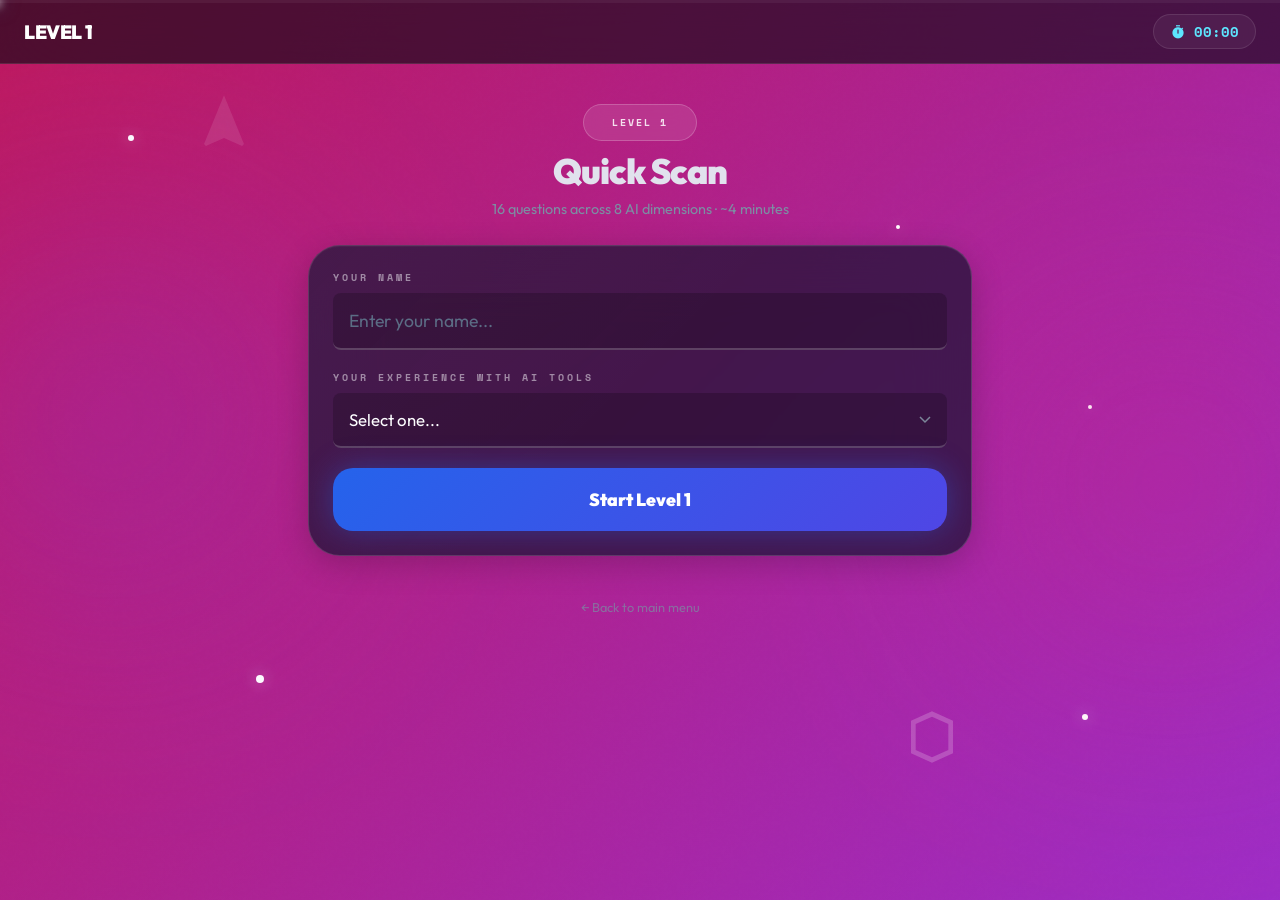
==== commit 276f4ec8: "feat: restyle all level pages to match Stitch UI designs Vibrant gradient backgrounds, glass panels," ====
--- a/level1.html
+++ b/level1.html
@@ -7,8 +7,10 @@
 <meta name="theme-color" content="#06080f">
 <link rel="preconnect" href="https://fonts.googleapis.com">
 <link rel="preconnect" href="https://fonts.gstatic.com" crossorigin>
-<link href="https://fonts.googleapis.com/css2?family=Outfit:wght@300;400;500;600;700;800;900&family=Space+Mono:wght@400;700&display=swap" rel="stylesheet">
+<link href="https://fonts.googleapis.com/css2?family=Outfit:wght@300;400;500;600;700;800;900&family=Space+Mono:wght@400;700&family=Plus+Jakarta+Sans:wght@400;600;700;800&display=swap" rel="stylesheet">
+<link href="https://fonts.googleapis.com/css2?family=Material+Symbols+Outlined:wght,FILL@100..700,0..1&display=swap" rel="stylesheet">
 <link rel="stylesheet" href="shared/styles.css">
+<link rel="stylesheet" href="shared/stitch.css">
 <script src="https://cdnjs.cloudflare.com/ajax/libs/three.js/r128/three.min.js" defer></script>
 <script src="shared/engine.js" defer></script>
 <script src="shared/shader.js" defer></script>
@@ -17,7 +19,44 @@
 </head>
 <body>
 
+<!-- Stitch Background Layers -->
+<div class="stitch-bg" aria-hidden="true"></div>
+<div class="stitch-particles" aria-hidden="true">
+  <div class="stitch-star" style="top:15%;left:10%;width:6px;height:6px"></div>
+  <div class="stitch-star" style="top:45%;left:85%;width:4px;height:4px;animation-delay:1.5s"></div>
+  <div class="stitch-star" style="top:75%;left:20%;width:8px;height:8px;animation-delay:0.5s"></div>
+  <div class="stitch-star" style="top:25%;left:70%;width:4px;height:4px;animation-delay:2.2s"></div>
+  <div class="stitch-star" style="bottom:20%;right:15%;width:6px;height:6px;animation-delay:0.8s"></div>
+  <div class="stitch-parcel" style="top:10%;left:15%;width:64px;height:64px;color:rgba(255,255,255,0.1);--drift:25s;--glow:10s">
+    <svg fill="currentColor" viewBox="0 0 24 24"><path d="M12 2L4.5 20.29L5.21 21L12 18L18.79 21L19.5 20.29L12 2Z"/></svg>
+  </div>
+  <div class="stitch-parcel" style="bottom:15%;right:25%;width:56px;height:56px;color:rgba(255,255,255,0.2);--drift:22s;--glow:7s;animation-delay:-3s">
+    <svg fill="currentColor" viewBox="0 0 24 24"><path d="M12 1L3 5V19L12 23L21 19V5L12 1ZM12 3.3L19 6.4V17.6L12 20.7L5 17.6V6.4L12 3.3Z"/></svg>
+  </div>
+  <div class="stitch-blob" style="top:25%;left:-80px;width:384px;height:384px;background:rgba(124,58,237,0.2)"></div>
+  <div class="stitch-blob" style="bottom:25%;right:-80px;width:384px;height:384px;background:rgba(219,39,119,0.2)"></div>
+</div>
+
 <div id="shader-bg" aria-hidden="true"></div>
+
+<!-- Stitch Top Navigation -->
+<nav class="stitch-topbar" id="stitch-nav">
+  <div class="stitch-topbar-left">
+    <span class="stitch-topbar-level">Level 1</span>
+    <span class="stitch-topbar-qcount" id="stitch-qcount"></span>
+  </div>
+  <div class="stitch-topbar-right">
+    <div class="stitch-timer-pill">
+      <span class="material-symbols-outlined" style="font-variation-settings:'FILL' 1">timer</span>
+      <span id="stitch-timer">00:00</span>
+    </div>
+  </div>
+</nav>
+
+<!-- Stitch Horizon Progress -->
+<div class="stitch-horizon">
+  <div class="stitch-horizon-fill" id="stitch-horizon" style="width:0%"></div>
+</div>
 
 <div class="app" id="app">
 
@@ -552,6 +591,42 @@
     else if (dx > 60 && currentQ > 0) goBack();
   }, {passive: true});
 })();
+
+// ─── Stitch Topbar Sync ─────────────────────────────────────────────────
+// Keep stitch topbar in sync with existing quiz state
+const _origRenderQ = renderQuestion;
+renderQuestion = function() {
+  _origRenderQ.apply(this, arguments);
+  const total = activeQuestions.length;
+  document.getElementById('stitch-qcount').textContent = `Q ${String(currentQ+1).padStart(2,'0')}/${total}`;
+  const pct = ((currentQ + 1) / total) * 100;
+  document.getElementById('stitch-horizon').style.width = pct + '%';
+};
+
+// Sync timer display
+const _origTimerEl = document.getElementById('q-timer');
+if (_origTimerEl) {
+  const obs = new MutationObserver(() => {
+    const st = document.getElementById('stitch-timer');
+    if (st && _origTimerEl.textContent) st.textContent = _origTimerEl.textContent;
+  });
+  obs.observe(_origTimerEl, { childList: true, characterData: true, subtree: true });
+}
+
+// Show/hide topbar based on active screen
+function updateStitchNav() {
+  const nav = document.getElementById('stitch-nav');
+  const qScreen = document.getElementById('screen-question');
+  if (nav) {
+    nav.style.display = (qScreen && qScreen.classList.contains('active')) ? 'flex' : 'none';
+  }
+}
+const _origShowScreen = showScreen;
+showScreen = function(id) {
+  _origShowScreen(id);
+  updateStitchNav();
+};
+updateStitchNav();
 </script>
 
 </body>
--- a/shared/stitch.css
+++ b/shared/stitch.css
@@ -0,0 +1,1092 @@
+/* ═══════════════════════════════════════════════════════════════════════════
+   STITCH DESIGN SYSTEM — Overrides styles.css with Stitch UI patterns
+   Load AFTER styles.css: <link rel="stylesheet" href="shared/stitch.css">
+   ═══════════════════════════════════════════════════════════════════════════ */
+
+/* ── Google Fonts (loaded via <link> in HTML head) ── */
+/* Outfit, Space Mono, Plus Jakarta Sans, Material Symbols Outlined */
+
+/* ── CSS Custom Properties (extend/override styles.css vars) ── */
+:root {
+  --stitch-bg: #06080f;
+  --stitch-surface: #11131b;
+  --stitch-glass: rgba(12, 18, 40, 0.65);
+  --stitch-glass-light: rgba(255, 255, 255, 0.08);
+  --stitch-glass-border: rgba(255, 255, 255, 0.15);
+  --stitch-glass-border-dim: rgba(255, 255, 255, 0.10);
+  --stitch-cyan: #5de6ff;
+  --stitch-cyan-glow: #22d3ee;
+  --stitch-amber: #ffb95f;
+  --stitch-amber-accent: #f59e0b;
+  --stitch-pink: #db2777;
+  --stitch-purple: #9333ea;
+  --stitch-blue-container: #2563eb;
+  --stitch-text: #e1e2ed;
+  --stitch-text-dim: #c3c6d7;
+  --stitch-text-muted: rgba(255, 255, 255, 0.4);
+  --stitch-outline: #8d90a0;
+  --stitch-outline-variant: #434655;
+}
+
+/* ── Material Symbols base ── */
+.material-symbols-outlined {
+  font-variation-settings: 'FILL' 0, 'wght' 400, 'GRAD' 0, 'opsz' 24;
+  vertical-align: middle;
+  font-family: 'Material Symbols Outlined';
+}
+
+/* ══════════════════════════════════════════════════════════════════════════
+   ANIMATED BACKGROUND — Replaces #shader-bg
+   ══════════════════════════════════════════════════════════════════════════ */
+
+@keyframes stitch-gradient {
+  0%, 100% { background-position: 0% 50%; }
+  50% { background-position: 100% 50%; }
+}
+
+@keyframes stitch-float-drift {
+  0%, 100% { transform: translateY(0) translateX(0) rotate(0deg); }
+  25% { transform: translateY(-40px) translateX(20px) rotate(90deg); }
+  50% { transform: translateY(0px) translateX(40px) rotate(180deg); }
+  75% { transform: translateY(40px) translateX(20px) rotate(270deg); }
+}
+
+@keyframes stitch-soft-glow {
+  0%, 100% { filter: drop-shadow(0 0 5px rgba(255,255,255,0.1)); opacity: 0.2; }
+  50% { filter: drop-shadow(0 0 15px rgba(255,255,255,0.4)); opacity: 0.5; }
+}
+
+@keyframes stitch-twinkle {
+  0%, 100% { opacity: 0.3; transform: scale(1); }
+  50% { opacity: 1; transform: scale(1.5); }
+}
+
+@keyframes stitch-float-parcel {
+  0% { transform: translate(0, 0) rotate(0deg); opacity: 0; }
+  10% { opacity: 0.6; }
+  90% { opacity: 0.6; }
+  100% { transform: translate(var(--tx, 100px), var(--ty, -200px)) rotate(var(--tr, 360deg)); opacity: 0; }
+}
+
+@keyframes stitch-pulse-ring {
+  0%, 100% { box-shadow: 0 0 0 0 rgba(255,255,255,0.3); }
+  50% { box-shadow: 0 0 0 6px rgba(255,255,255,0); }
+}
+
+/* Hide shader-bg when stitch is loaded */
+#shader-bg { display: none !important; }
+
+/* Vibrant animated gradient background */
+.stitch-bg {
+  position: fixed;
+  inset: 0;
+  z-index: -1;
+  background: linear-gradient(-45deg, #7c3aed, #db2777, #9333ea, #be185d);
+  background-size: 400% 400%;
+  animation: stitch-gradient 15s ease infinite;
+}
+
+/* Twinkling star particles */
+.stitch-particles {
+  position: fixed;
+  inset: 0;
+  pointer-events: none;
+  z-index: 0;
+  overflow: hidden;
+}
+
+.stitch-star {
+  position: absolute;
+  background: white;
+  border-radius: 50%;
+  box-shadow: 0 0 15px rgba(255,255,255,0.5), 0 0 30px rgba(192,38,211,0.3);
+  animation: stitch-twinkle 3s ease-in-out infinite;
+}
+
+/* Floating geometric parcels */
+.stitch-parcel {
+  position: absolute;
+  pointer-events: none;
+  animation: stitch-float-drift var(--drift, 20s) ease-in-out infinite,
+             stitch-soft-glow var(--glow, 8s) ease-in-out infinite alternate;
+}
+
+.stitch-parcel svg {
+  width: 100%;
+  height: 100%;
+  fill: currentColor;
+}
+
+/* Floating blur blobs */
+.stitch-blob {
+  position: absolute;
+  border-radius: 50%;
+  filter: blur(120px);
+  pointer-events: none;
+}
+
+/* ══════════════════════════════════════════════════════════════════════════
+   HORIZON LINE PROGRESS BAR
+   ══════════════════════════════════════════════════════════════════════════ */
+
+.stitch-horizon {
+  position: fixed;
+  top: 0;
+  left: 0;
+  width: 100%;
+  z-index: 60;
+  height: 3px;
+  background: rgba(255,255,255,0.05);
+}
+
+.stitch-horizon-fill {
+  height: 100%;
+  background: linear-gradient(90deg, #22d3ee, #818cf8, #d946ef);
+  box-shadow: 0 0 20px rgba(34, 211, 238, 0.5);
+  transition: width 0.5s cubic-bezier(.16,1,.3,1);
+  position: relative;
+}
+
+.stitch-horizon-fill::after {
+  content: '';
+  position: absolute;
+  right: 0;
+  top: 50%;
+  transform: translateY(-50%);
+  width: 8px;
+  height: 8px;
+  border-radius: 50%;
+  background: white;
+  box-shadow: 0 0 10px #fff, 0 0 20px rgba(34,211,238,0.5);
+}
+
+/* ══════════════════════════════════════════════════════════════════════════
+   TOP NAVIGATION BAR
+   ══════════════════════════════════════════════════════════════════════════ */
+
+.stitch-topbar {
+  position: fixed;
+  top: 0;
+  left: 0;
+  right: 0;
+  z-index: 50;
+  display: flex;
+  justify-content: space-between;
+  align-items: center;
+  padding: 0 24px;
+  height: 64px;
+  background: rgba(6, 8, 15, 0.60);
+  backdrop-filter: blur(40px);
+  -webkit-backdrop-filter: blur(40px);
+  border-bottom: 1px solid rgba(255,255,255,0.10);
+  font-family: 'Outfit', sans-serif;
+}
+
+.stitch-topbar-left {
+  display: flex;
+  align-items: center;
+  gap: 16px;
+}
+
+.stitch-topbar-level {
+  font-family: 'Outfit', sans-serif;
+  font-weight: 900;
+  font-size: 1.2rem;
+  text-transform: uppercase;
+  letter-spacing: -0.02em;
+  color: #fff;
+}
+
+.stitch-topbar-qcount {
+  font-family: 'Space Mono', monospace;
+  font-size: 0.75rem;
+  color: var(--stitch-cyan);
+  letter-spacing: 0.15em;
+}
+
+.stitch-topbar-right {
+  display: flex;
+  align-items: center;
+  gap: 16px;
+}
+
+.stitch-timer-pill {
+  display: flex;
+  align-items: center;
+  gap: 8px;
+  padding: 6px 16px;
+  background: rgba(255,255,255,0.05);
+  border: 1px solid rgba(255,255,255,0.10);
+  border-radius: 999px;
+}
+
+.stitch-timer-pill .material-symbols-outlined {
+  font-size: 16px;
+  color: var(--stitch-cyan);
+}
+
+.stitch-timer-pill span:last-child {
+  font-family: 'Space Mono', monospace;
+  font-weight: 700;
+  font-size: 0.9rem;
+  color: var(--stitch-cyan);
+}
+
+/* Override existing level-indicator */
+#level-indicator {
+  display: none !important;
+}
+
+/* ══════════════════════════════════════════════════════════════════════════
+   GLASS PANEL — Core card component
+   ══════════════════════════════════════════════════════════════════════════ */
+
+.stitch-glass,
+.card {
+  background: var(--stitch-glass) !important;
+  backdrop-filter: blur(32px) !important;
+  -webkit-backdrop-filter: blur(32px) !important;
+  border: 1px solid var(--stitch-glass-border) !important;
+  border-radius: 2rem !important;
+  position: relative;
+  overflow: hidden;
+}
+
+/* Decorative glow blobs inside cards */
+.stitch-glass-glow-tr {
+  position: absolute;
+  top: -96px;
+  right: -96px;
+  width: 256px;
+  height: 256px;
+  background: rgba(37, 99, 235, 0.15);
+  border-radius: 50%;
+  filter: blur(80px);
+  pointer-events: none;
+}
+
+.stitch-glass-glow-bl {
+  position: absolute;
+  bottom: -96px;
+  left: -96px;
+  width: 256px;
+  height: 256px;
+  background: rgba(93, 230, 255, 0.10);
+  border-radius: 50%;
+  filter: blur(80px);
+  pointer-events: none;
+}
+
+/* ══════════════════════════════════════════════════════════════════════════
+   TYPOGRAPHY
+   ══════════════════════════════════════════════════════════════════════════ */
+
+body {
+  font-family: 'Outfit', sans-serif !important;
+  color: var(--stitch-text);
+}
+
+h1 {
+  font-family: 'Outfit', sans-serif !important;
+  font-weight: 900 !important;
+  letter-spacing: -0.03em !important;
+}
+
+h2 {
+  font-family: 'Outfit', sans-serif !important;
+  font-weight: 900 !important;
+  letter-spacing: -0.02em !important;
+}
+
+h3 {
+  font-family: 'Outfit', sans-serif !important;
+  font-weight: 700 !important;
+}
+
+/* Labels/tags: Space Mono */
+.stitch-label {
+  font-family: 'Space Mono', monospace;
+  font-size: 10px;
+  text-transform: uppercase;
+  letter-spacing: 0.2em;
+}
+
+/* ══════════════════════════════════════════════════════════════════════════
+   APP CONTAINER — wider for results views
+   ══════════════════════════════════════════════════════════════════════════ */
+
+.app {
+  max-width: 720px !important;
+  padding-top: 80px !important; /* Space for fixed topbar */
+}
+
+/* Results screens can be wider */
+#screen-results.active {
+  max-width: 1100px;
+  margin: 0 auto;
+}
+
+/* ══════════════════════════════════════════════════════════════════════════
+   PROGRESS DOTS — Stitch style
+   ══════════════════════════════════════════════════════════════════════════ */
+
+.progress-dots {
+  gap: 6px !important;
+  padding: 8px 0 !important;
+}
+
+.progress-dots .dot::after {
+  width: 10px !important;
+  height: 10px !important;
+  background: rgba(255,255,255,0.12) !important;
+  border: none !important;
+  transition: all 0.3s !important;
+}
+
+.progress-dots .dot.answered::after {
+  background: var(--stitch-cyan-glow) !important;
+  box-shadow: 0 0 8px #22d3ee !important;
+  border: none !important;
+}
+
+.progress-dots .dot.current::after {
+  background: white !important;
+  box-shadow: 0 0 15px #fff, 0 0 0 4px rgba(255,255,255,0.15) !important;
+  transform: scale(1.3) !important;
+  animation: stitch-pulse-ring 2s ease-in-out infinite !important;
+}
+
+/* ══════════════════════════════════════════════════════════════════════════
+   PROGRESS BAR — Stitch horizon gradient
+   ══════════════════════════════════════════════════════════════════════════ */
+
+.progress-track {
+  height: 4px !important;
+  background: rgba(255,255,255,0.08) !important;
+  border-radius: 999px !important;
+}
+
+.progress-fill {
+  background: linear-gradient(90deg, #22d3ee, #818cf8, #d946ef) !important;
+  box-shadow: 0 0 15px rgba(34,211,238,0.5) !important;
+}
+
+.progress-fill::after {
+  width: 10px !important;
+  height: 10px !important;
+  background: white !important;
+  box-shadow: 0 0 10px #fff, 0 0 20px rgba(34,211,238,0.5) !important;
+}
+
+.progress-label {
+  font-family: 'Space Mono', monospace !important;
+  color: var(--stitch-text-dim) !important;
+}
+
+/* ══════════════════════════════════════════════════════════════════════════
+   CATEGORY/DIMENSION TAG
+   ══════════════════════════════════════════════════════════════════════════ */
+
+.badge {
+  font-family: 'Space Mono', monospace !important;
+  font-size: 10px !important;
+  text-transform: uppercase !important;
+  letter-spacing: 0.2em !important;
+  border-radius: 999px !important;
+  padding: 6px 16px !important;
+  border: 1px solid rgba(255,255,255,0.15) !important;
+  background: rgba(255,255,255,0.05) !important;
+  backdrop-filter: blur(8px) !important;
+}
+
+/* ══════════════════════════════════════════════════════════════════════════
+   QUESTION TEXT
+   ══════════════════════════════════════════════════════════════════════════ */
+
+.question-text {
+  font-family: 'Outfit', sans-serif !important;
+  font-weight: 900 !important;
+  font-size: 1.5rem !important;
+  line-height: 1.3 !important;
+  letter-spacing: -0.02em !important;
+  color: white !important;
+}
+
+@media (min-width: 600px) {
+  .question-text {
+    font-size: 1.8rem !important;
+  }
+}
+
+/* ══════════════════════════════════════════════════════════════════════════
+   MCQ CHOICE BUTTONS — Stitch style
+   ══════════════════════════════════════════════════════════════════════════ */
+
+.choice-btn {
+  background: rgba(255,255,255,0.05) !important;
+  border: 1px solid rgba(255,255,255,0.10) !important;
+  border-radius: 16px !important;
+  padding: 20px !important;
+  gap: 20px !important;
+  transition: all 0.25s ease !important;
+  backdrop-filter: blur(28px) !important;
+}
+
+.choice-btn:hover {
+  border-color: rgba(93,230,255,0.40) !important;
+  background: rgba(255,255,255,0.10) !important;
+  box-shadow: none !important;
+}
+
+.choice-btn .choice-letter {
+  width: 40px !important;
+  height: 40px !important;
+  border-radius: 12px !important;
+  background: rgba(255,255,255,0.10) !important;
+  font-family: 'Space Mono', monospace !important;
+  font-weight: 700 !important;
+  font-size: 0.9rem !important;
+  color: white !important;
+  transition: all 0.25s !important;
+}
+
+.choice-btn:hover .choice-letter {
+  background: rgba(255,255,255,0.20) !important;
+}
+
+.choice-btn.selected {
+  background: rgba(255,255,255,0.10) !important;
+  border-color: var(--stitch-amber) !important;
+  box-shadow: 0 0 15px rgba(245,158,11,0.15) !important;
+}
+
+.choice-btn.selected .choice-letter {
+  background: var(--stitch-amber) !important;
+  color: #1a0800 !important;
+  box-shadow: 0 0 15px rgba(245,158,11,0.4) !important;
+}
+
+.choice-btn .choice-text {
+  font-family: 'Outfit', sans-serif !important;
+  font-weight: 500 !important;
+  font-size: 1rem !important;
+  line-height: 1.4 !important;
+  color: rgba(255,255,255,0.85) !important;
+}
+
+.choice-btn.selected .choice-text {
+  color: white !important;
+}
+
+/* ══════════════════════════════════════════════════════════════════════════
+   ACTION BUTTONS — Stitch style
+   ══════════════════════════════════════════════════════════════════════════ */
+
+.btn-primary {
+  background: linear-gradient(135deg, #2563eb, #4f46e5) !important;
+  border-radius: 16px !important;
+  font-family: 'Outfit', sans-serif !important;
+  font-weight: 900 !important;
+  box-shadow: 0 0 30px rgba(37,99,235,0.4) !important;
+  border: none !important;
+  text-transform: none !important;
+  letter-spacing: 0 !important;
+}
+
+.btn-primary:hover {
+  box-shadow: 0 0 40px rgba(37,99,235,0.6) !important;
+  transform: translateY(-2px) !important;
+}
+
+.btn-primary:active {
+  transform: scale(0.97) !important;
+}
+
+.btn-outline {
+  border: 1px solid rgba(255,255,255,0.20) !important;
+  border-radius: 16px !important;
+  font-family: 'Outfit', sans-serif !important;
+  font-weight: 700 !important;
+  color: white !important;
+  background: transparent !important;
+  backdrop-filter: blur(10px) !important;
+}
+
+.btn-outline:hover {
+  background: rgba(255,255,255,0.10) !important;
+  border-color: rgba(255,255,255,0.30) !important;
+}
+
+.btn-lg {
+  padding: 20px 32px !important;
+  font-size: 1.1rem !important;
+  border-radius: 20px !important;
+}
+
+/* ══════════════════════════════════════════════════════════════════════════
+   RANKING ITEMS — Stitch style
+   ══════════════════════════════════════════════════════════════════════════ */
+
+.ranking-item {
+  background: rgba(255,255,255,0.05) !important;
+  border: 1px solid rgba(255,255,255,0.10) !important;
+  border-radius: 16px !important;
+  padding: 20px !important;
+  transition: all 0.3s ease !important;
+}
+
+.ranking-item:hover {
+  border-color: rgba(93,230,255,0.40) !important;
+  background: rgba(255,255,255,0.10) !important;
+}
+
+.ranking-item .rank-num {
+  width: 40px !important;
+  height: 40px !important;
+  border-radius: 12px !important;
+  background: rgba(255,255,255,0.10) !important;
+  font-family: 'Space Mono', monospace !important;
+  font-weight: 700 !important;
+  font-size: 1rem !important;
+  border: 1px solid rgba(255,255,255,0.10) !important;
+}
+
+.ranking-item .drag-handle::before {
+  font-family: 'Material Symbols Outlined' !important;
+  content: 'drag_handle' !important;
+  color: rgba(255,255,255,0.3) !important;
+}
+
+.ranking-item:hover .drag-handle::before {
+  color: var(--stitch-cyan) !important;
+}
+
+.ranking-item.dragging {
+  box-shadow: 0 0 20px rgba(93,230,255,0.2) !important;
+  border-color: var(--stitch-cyan) !important;
+}
+
+.ranking-item.tap-selected {
+  border-color: var(--stitch-amber) !important;
+  box-shadow: 0 0 15px rgba(245,158,11,0.15) !important;
+}
+
+/* ══════════════════════════════════════════════════════════════════════════
+   MULTI-SELECT ITEMS — Stitch style
+   ══════════════════════════════════════════════════════════════════════════ */
+
+.multiselect-item {
+  background: rgba(255,255,255,0.05) !important;
+  border: 1px solid rgba(255,255,255,0.10) !important;
+  border-radius: 16px !important;
+  padding: 20px !important;
+  transition: all 0.3s ease !important;
+}
+
+.multiselect-item:hover {
+  border-color: rgba(93,230,255,0.40) !important;
+  background: rgba(255,255,255,0.10) !important;
+}
+
+.multiselect-item .checkbox {
+  width: 24px !important;
+  height: 24px !important;
+  border-radius: 6px !important;
+  border: 2px solid rgba(255,255,255,0.30) !important;
+  background: transparent !important;
+}
+
+.multiselect-item.checked {
+  background: rgba(255,255,255,0.10) !important;
+  border-color: var(--stitch-amber) !important;
+  box-shadow: 0 0 15px rgba(245,158,11,0.15) !important;
+}
+
+.multiselect-item.checked .checkbox {
+  background: var(--stitch-amber) !important;
+  border-color: var(--stitch-amber) !important;
+  color: #1a0800 !important;
+}
+
+/* ══════════════════════════════════════════════════════════════════════════
+   FREE TEXT AREA — Stitch style
+   ══════════════════════════════════════════════════════════════════════════ */
+
+.freetext-area,
+textarea {
+  background: rgba(0,0,0,0.40) !important;
+  border: 1px solid rgba(255,255,255,0.10) !important;
+  border-radius: 20px !important;
+  padding: 32px !important;
+  color: var(--stitch-text) !important;
+  font-family: 'Outfit', sans-serif !important;
+  font-size: 1.05rem !important;
+  line-height: 1.6 !important;
+  transition: all 0.3s ease !important;
+  resize: none !important;
+}
+
+.freetext-area:focus,
+textarea:focus {
+  outline: none !important;
+  border-color: rgba(34,211,238,0.40) !important;
+  box-shadow: 0 0 0 3px rgba(34,211,238,0.15) !important;
+}
+
+.char-hint {
+  font-family: 'Space Mono', monospace !important;
+  font-size: 11px !important;
+  text-transform: uppercase !important;
+  letter-spacing: 0.1em !important;
+  color: rgba(255,255,255,0.4) !important;
+}
+
+/* ══════════════════════════════════════════════════════════════════════════
+   SELF-ASSESSMENT OVERLAY — Stitch slide-up panel
+   ══════════════════════════════════════════════════════════════════════════ */
+
+/* The assessment overlay uses .assess-overlay in the JS */
+.assess-overlay,
+.fb-modal-overlay {
+  backdrop-filter: blur(4px) !important;
+}
+
+.assess-panel,
+.fb-modal {
+  background: var(--stitch-glass) !important;
+  backdrop-filter: blur(32px) !important;
+  -webkit-backdrop-filter: blur(32px) !important;
+  border: 1px solid var(--stitch-glass-border) !important;
+  border-radius: 2.5rem 2.5rem 1rem 1rem !important;
+}
+
+/* Rating scale buttons */
+.rate-btn {
+  border-radius: 16px !important;
+  border: 1px solid rgba(255,255,255,0.10) !important;
+  background: rgba(255,255,255,0.05) !important;
+  transition: all 0.3s ease !important;
+}
+
+.rate-btn:hover {
+  background: rgba(255,255,255,0.08) !important;
+  border-color: rgba(255,255,255,0.15) !important;
+}
+
+.rate-btn.active {
+  background: rgba(255,255,255,0.08) !important;
+  border-color: rgba(255,255,255,0.25) !important;
+  transform: scale(1.05) !important;
+}
+
+.rate-num {
+  width: 56px !important;
+  height: 56px !important;
+  border-radius: 50% !important;
+  font-weight: 900 !important;
+  font-size: 1.2rem !important;
+}
+
+/* Rubric cards */
+.rubric-card {
+  background: rgba(25,27,35,0.40) !important;
+  border: 1px solid rgba(67,70,85,0.10) !important;
+  border-radius: 16px !important;
+  padding: 24px !important;
+  transition: all 0.3s ease !important;
+  cursor: pointer !important;
+}
+
+.rubric-card:hover {
+  background: rgba(39,42,50,0.60) !important;
+}
+
+.rubric-card.selected {
+  border: 2px solid rgba(255,185,95,0.50) !important;
+  box-shadow: 0 0 20px rgba(245,158,11,0.1) !important;
+  background: rgba(39,42,50,0.80) !important;
+}
+
+.rubric-level-label {
+  font-family: 'Space Mono', monospace !important;
+  font-size: 11px !important;
+  font-weight: 700 !important;
+  text-transform: uppercase !important;
+  letter-spacing: 0.15em !important;
+}
+
+/* ══════════════════════════════════════════════════════════════════════════
+   RESULTS — Score section
+   ══════════════════════════════════════════════════════════════════════════ */
+
+.iq-score-wrap {
+  padding: 40px 0 20px !important;
+}
+
+.iq-score-num {
+  font-size: 6rem !important;
+  font-family: 'Outfit', sans-serif !important;
+  font-weight: 900 !important;
+  background: linear-gradient(180deg, #ffffff 0%, #ffb4ab 100%) !important;
+  -webkit-background-clip: text !important;
+  -webkit-text-fill-color: transparent !important;
+  background-clip: text !important;
+  text-shadow: none !important;
+}
+
+@media (min-width: 600px) {
+  .iq-score-num {
+    font-size: 8rem !important;
+  }
+}
+
+.iq-level {
+  font-family: 'Space Mono', monospace !important;
+  font-size: 10px !important;
+  text-transform: uppercase !important;
+  letter-spacing: 0.2em !important;
+  border-radius: 999px !important;
+  padding: 8px 20px !important;
+}
+
+/* Dimension bars */
+.dim-bar-name {
+  font-family: 'Space Mono', monospace !important;
+  font-size: 10px !important;
+  text-transform: uppercase !important;
+  letter-spacing: 0.15em !important;
+  color: rgba(255,255,255,0.5) !important;
+}
+
+.dim-bar-score {
+  font-family: 'Space Mono', monospace !important;
+  font-size: 10px !important;
+  color: var(--stitch-cyan) !important;
+}
+
+.dim-bar-track {
+  height: 6px !important;
+  background: rgba(255,255,255,0.05) !important;
+  border-radius: 999px !important;
+}
+
+.dim-bar-fill {
+  border-radius: 999px !important;
+  box-shadow: 0 0 10px rgba(34,211,238,0.5) !important;
+}
+
+/* Radar */
+.radar-wrap {
+  padding: 16px 0 !important;
+}
+
+/* ══════════════════════════════════════════════════════════════════════════
+   GATE SECTION — Stitch unlock card
+   ══════════════════════════════════════════════════════════════════════════ */
+
+#gate-section {
+  border-radius: 2rem !important;
+}
+
+#gate-section h2 {
+  font-family: 'Outfit', sans-serif !important;
+  font-weight: 900 !important;
+}
+
+/* ══════════════════════════════════════════════════════════════════════════
+   L3 BOSS CHALLENGE — Phase indicators
+   ══════════════════════════════════════════════════════════════════════════ */
+
+.phase-indicator {
+  font-family: 'Space Mono', monospace !important;
+  font-size: 10px !important;
+  text-transform: uppercase !important;
+  letter-spacing: 0.15em !important;
+}
+
+.phase-dot .phase-circle {
+  font-size: 0.6rem !important;
+}
+
+.phase-dot.active {
+  color: var(--stitch-cyan) !important;
+}
+
+.phase-dot.completed {
+  color: var(--stitch-cyan) !important;
+}
+
+.phase-line {
+  background: rgba(255,255,255,0.10) !important;
+}
+
+/* ══════════════════════════════════════════════════════════════════════════
+   L3 CONSTRAINTS BOX — Amber left border
+   ══════════════════════════════════════════════════════════════════════════ */
+
+.constraints-box {
+  border-left: 4px solid rgba(255,185,95,0.80) !important;
+  background: var(--stitch-glass) !important;
+  border-radius: 16px !important;
+  padding: 24px !important;
+}
+
+.constraints-box h4 {
+  font-family: 'Space Mono', monospace !important;
+  font-size: 11px !important;
+  text-transform: uppercase !important;
+  letter-spacing: 0.15em !important;
+  color: var(--stitch-amber) !important;
+}
+
+/* ══════════════════════════════════════════════════════════════════════════
+   INPUT OVERRIDES
+   ══════════════════════════════════════════════════════════════════════════ */
+
+.input-group label {
+  font-family: 'Space Mono', monospace !important;
+  font-size: 10px !important;
+  text-transform: uppercase !important;
+  letter-spacing: 0.3em !important;
+  color: rgba(255,255,255,0.50) !important;
+}
+
+.input-group input[type="text"] {
+  background: rgba(0,0,0,0.20) !important;
+  border: none !important;
+  border-bottom: 2px solid rgba(255,255,255,0.20) !important;
+  border-radius: 8px !important;
+  font-family: 'Outfit', sans-serif !important;
+  font-size: 1.1rem !important;
+  color: white !important;
+  padding: 16px !important;
+}
+
+.input-group input[type="text"]:focus {
+  border-color: var(--stitch-cyan) !important;
+  box-shadow: none !important;
+}
+
+.input-group select {
+  background-color: rgba(0,0,0,0.20) !important;
+  border: none !important;
+  border-bottom: 2px solid rgba(255,255,255,0.20) !important;
+  border-radius: 8px !important;
+  font-family: 'Outfit', sans-serif !important;
+  font-size: 1.05rem !important;
+  color: white !important;
+  padding: 16px !important;
+}
+
+.input-group select:focus {
+  border-color: var(--stitch-cyan) !important;
+  box-shadow: none !important;
+}
+
+/* ══════════════════════════════════════════════════════════════════════════
+   IQ BADGE BIG — Welcome screen level badge
+   ══════════════════════════════════════════════════════════════════════════ */
+
+.iq-badge-big {
+  font-family: 'Space Mono', monospace !important;
+  font-size: 10px !important;
+  letter-spacing: 0.2em !important;
+  background: rgba(255,255,255,0.10) !important;
+  border: 1px solid rgba(255,255,255,0.20) !important;
+  color: rgba(255,255,255,0.85) !important;
+  animation: none !important;
+  box-shadow: none !important;
+}
+
+/* ══════════════════════════════════════════════════════════════════════════
+   SCENARIO IMAGE — Enhanced for Stitch
+   ══════════════════════════════════════════════════════════════════════════ */
+
+.scenario-img-wrap {
+  border-radius: 16px !important;
+  border: 1px solid rgba(255,255,255,0.10) !important;
+  overflow: hidden !important;
+}
+
+/* ══════════════════════════════════════════════════════════════════════════
+   REVIEW SECTION
+   ══════════════════════════════════════════════════════════════════════════ */
+
+.review-toggle {
+  font-family: 'Outfit', sans-serif !important;
+  font-weight: 700 !important;
+  color: var(--stitch-cyan) !important;
+}
+
+.review-item {
+  border-radius: 16px !important;
+  background: rgba(255,255,255,0.03) !important;
+  border: 1px solid rgba(255,255,255,0.08) !important;
+}
+
+/* ══════════════════════════════════════════════════════════════════════════
+   FEEDBACK MODAL — Stitch styling
+   ══════════════════════════════════════════════════════════════════════════ */
+
+.fb-modal {
+  background: var(--stitch-glass) !important;
+  border-radius: 2rem !important;
+}
+
+/* ══════════════════════════════════════════════════════════════════════════
+   TOAST
+   ══════════════════════════════════════════════════════════════════════════ */
+
+.toast {
+  background: var(--stitch-glass) !important;
+  backdrop-filter: blur(32px) !important;
+  border: 1px solid var(--stitch-glass-border) !important;
+  border-radius: 16px !important;
+  font-family: 'Outfit', sans-serif !important;
+}
+
+/* ══════════════════════════════════════════════════════════════════════════
+   FORMAT PREVIEW CARDS (L2 intro)
+   ══════════════════════════════════════════════════════════════════════════ */
+
+.format-preview {
+  border-radius: 16px !important;
+  background: rgba(255,255,255,0.05) !important;
+  border: 1px solid rgba(255,255,255,0.08) !important;
+}
+
+.format-icon {
+  font-size: 1.5rem !important;
+}
+
+.format-name {
+  font-family: 'Outfit', sans-serif !important;
+  font-weight: 700 !important;
+  color: white !important;
+}
+
+.format-desc {
+  font-size: 0.85rem !important;
+  color: rgba(255,255,255,0.5) !important;
+}
+
+/* Focus tags */
+.focus-tag {
+  border-radius: 999px !important;
+  font-family: 'Space Mono', monospace !important;
+  font-size: 10px !important;
+  text-transform: uppercase !important;
+  letter-spacing: 0.1em !important;
+}
+
+/* ══════════════════════════════════════════════════════════════════════════
+   SUB PHASE DOTS (L3 execution)
+   ══════════════════════════════════════════════════════════════════════════ */
+
+.sub-phase-dot {
+  background: rgba(255,255,255,0.12) !important;
+}
+
+.sub-phase-dot.active {
+  background: var(--stitch-cyan) !important;
+  box-shadow: 0 0 8px #22d3ee !important;
+}
+
+.sub-phase-dot.completed {
+  background: var(--stitch-cyan) !important;
+  box-shadow: 0 0 8px #22d3ee !important;
+}
+
+/* ══════════════════════════════════════════════════════════════════════════
+   L2 DUAL RADAR LEGEND
+   ══════════════════════════════════════════════════════════════════════════ */
+
+.dual-radar-legend {
+  font-family: 'Space Mono', monospace !important;
+  font-size: 9px !important;
+  text-transform: uppercase !important;
+  letter-spacing: 0.2em !important;
+}
+
+.legend-dot {
+  box-shadow: 0 0 8px currentColor !important;
+}
+
+/* ══════════════════════════════════════════════════════════════════════════
+   SCROLLBAR
+   ══════════════════════════════════════════════════════════════════════════ */
+
+::-webkit-scrollbar {
+  width: 6px;
+}
+
+::-webkit-scrollbar-track {
+  background: transparent;
+}
+
+::-webkit-scrollbar-thumb {
+  background: rgba(255,255,255,0.10);
+  border-radius: 3px;
+}
+
+::-webkit-scrollbar-thumb:hover {
+  background: rgba(255,255,255,0.20);
+}
+
+/* ══════════════════════════════════════════════════════════════════════════
+   SCENARIO SUMMARY (L3)
+   ══════════════════════════════════════════════════════════════════════════ */
+
+.scenario-summary-toggle {
+  font-family: 'Outfit', sans-serif !important;
+  font-weight: 700 !important;
+  color: var(--stitch-text-dim) !important;
+}
+
+.scenario-summary-content {
+  font-size: 0.9rem !important;
+  line-height: 1.7 !important;
+}
+
+/* ══════════════════════════════════════════════════════════════════════════
+   GUIDING BULLETS (L3)
+   ══════════════════════════════════════════════════════════════════════════ */
+
+.guiding-bullets li {
+  color: rgba(255,255,255,0.8) !important;
+  font-size: 1rem !important;
+  line-height: 1.6 !important;
+}
+
+.guiding-bullets li::before {
+  color: var(--stitch-cyan) !important;
+}
+
+/* ══════════════════════════════════════════════════════════════════════════
+   MOBILE RESPONSIVE TWEAKS
+   ══════════════════════════════════════════════════════════════════════════ */
+
+@media (max-width: 600px) {
+  .stitch-topbar {
+    padding: 0 16px;
+    height: 56px;
+  }
+
+  .app {
+    padding-top: 72px !important;
+  }
+
+  .question-text {
+    font-size: 1.3rem !important;
+  }
+
+  .choice-btn {
+    padding: 16px !important;
+    gap: 14px !important;
+  }
+
+  .choice-btn .choice-letter {
+    width: 36px !important;
+    height: 36px !important;
+  }
+}
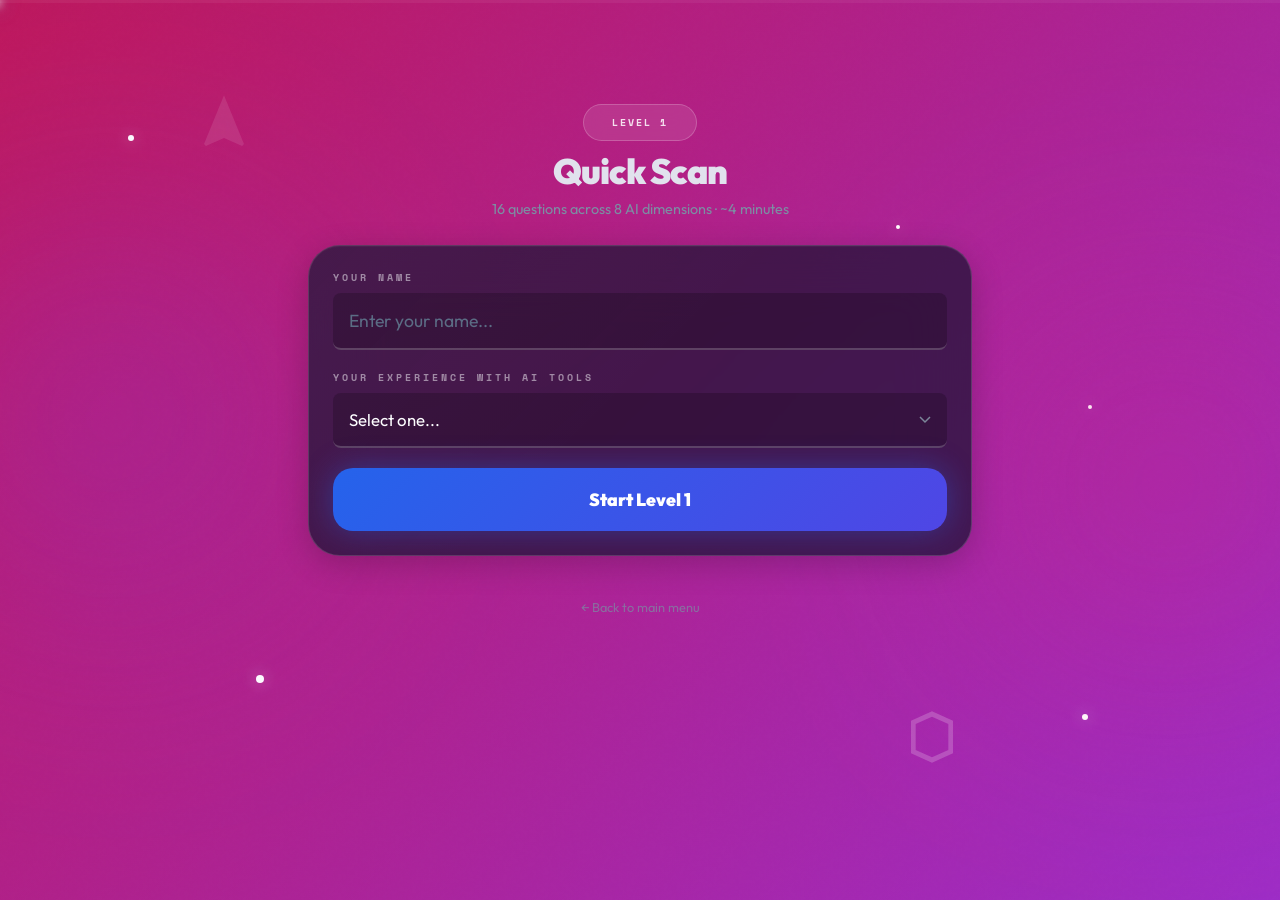
==== commit b20f8daf: "feat: restyle all level pages to match Stitch UI designs Vibrant gradient backgrounds, glass panels," ====
--- a/level1.html
+++ b/level1.html
@@ -603,30 +603,33 @@
   document.getElementById('stitch-horizon').style.width = pct + '%';
 };
 
-// Sync timer display
-const _origTimerEl = document.getElementById('q-timer');
-if (_origTimerEl) {
-  const obs = new MutationObserver(() => {
-    const st = document.getElementById('stitch-timer');
-    if (st && _origTimerEl.textContent) st.textContent = _origTimerEl.textContent;
-  });
-  obs.observe(_origTimerEl, { childList: true, characterData: true, subtree: true });
-}
-
-// Show/hide topbar based on active screen
-function updateStitchNav() {
-  const nav = document.getElementById('stitch-nav');
-  const qScreen = document.getElementById('screen-question');
-  if (nav) {
-    nav.style.display = (qScreen && qScreen.classList.contains('active')) ? 'flex' : 'none';
-  }
-}
-const _origShowScreen = showScreen;
-showScreen = function(id) {
-  _origShowScreen(id);
+// Stitch UI sync — must wait for defer scripts
+document.addEventListener('DOMContentLoaded', () => {
+  // Sync timer display
+  const _origTimerEl = document.getElementById('q-timer');
+  if (_origTimerEl) {
+    const obs = new MutationObserver(() => {
+      const st = document.getElementById('stitch-timer');
+      if (st && _origTimerEl.textContent) st.textContent = _origTimerEl.textContent;
+    });
+    obs.observe(_origTimerEl, { childList: true, characterData: true, subtree: true });
+  }
+
+  // Show/hide topbar based on active screen
+  function updateStitchNav() {
+    const nav = document.getElementById('stitch-nav');
+    const qScreen = document.getElementById('screen-question');
+    if (nav) {
+      nav.style.display = (qScreen && qScreen.classList.contains('active')) ? 'flex' : 'none';
+    }
+  }
+  const _origShowScreen = showScreen;
+  showScreen = function(id) {
+    _origShowScreen(id);
+    updateStitchNav();
+  };
   updateStitchNav();
-};
-updateStitchNav();
+});
 </script>
 
 </body>
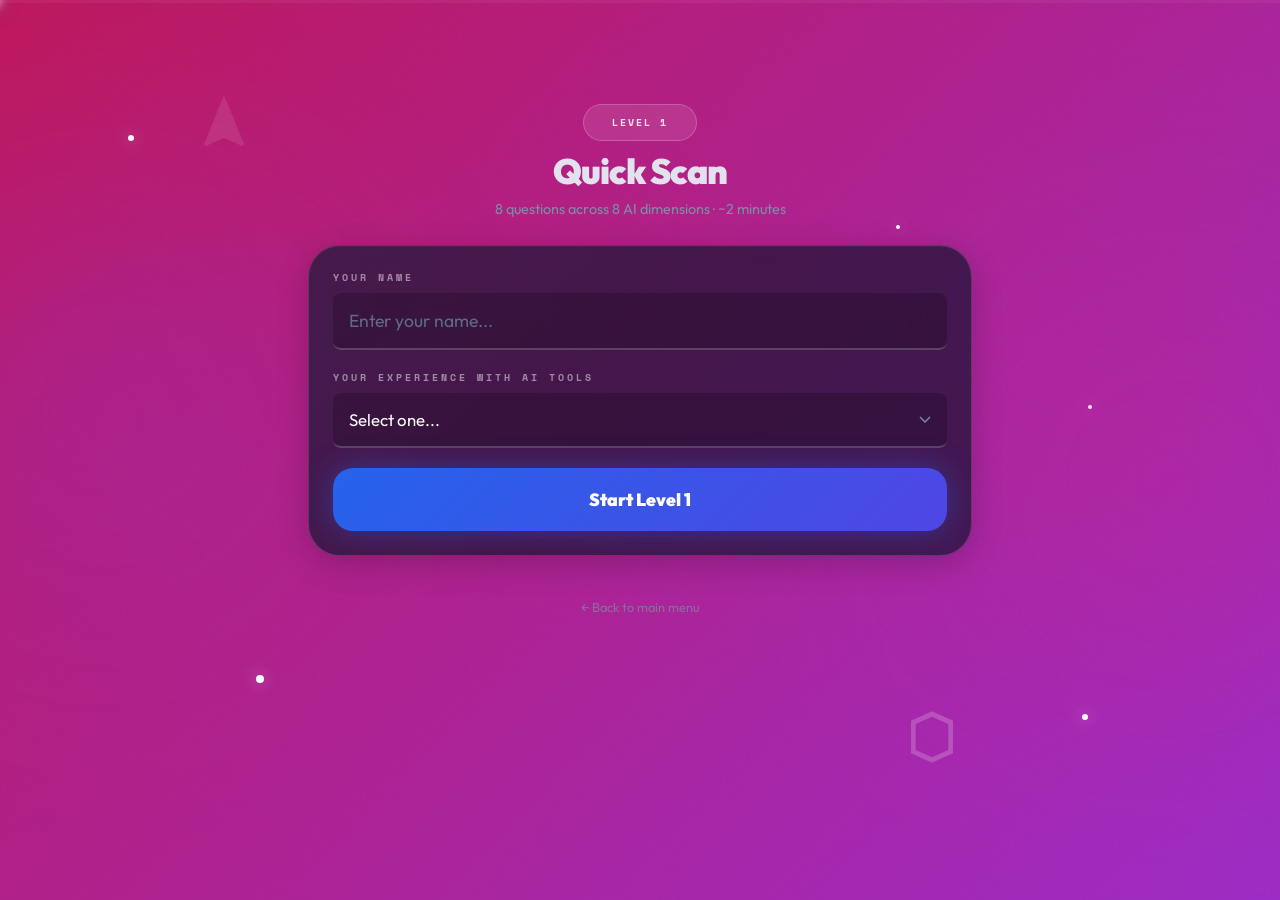
==== commit 99c13472: "feat: reduce L1 to 8 questions (1 per dimension, ~2 min) 16 questions was too many with long scenari" ====
--- a/level1.html
+++ b/level1.html
@@ -68,7 +68,7 @@
     <div style="text-align:center;padding-top:24px">
       <div class="iq-badge-big" style="font-size:.85rem;letter-spacing:2px">LEVEL 1</div>
       <h1 style="margin-top:10px">Quick Scan</h1>
-      <p class="subtitle" style="margin-top:8px">16 questions across 8 AI dimensions &middot; ~4 minutes</p>
+      <p class="subtitle" style="margin-top:8px">8 questions across 8 AI dimensions &middot; ~2 minutes</p>
     </div>
     <div class="card" style="display:flex;flex-direction:column;gap:20px">
       <div class="input-group">
@@ -221,7 +221,7 @@
 
 // Init after shared modules load (defer scripts execute before DOMContentLoaded)
 document.addEventListener('DOMContentLoaded', () => {
-  DIMS.forEach(d => { DIM_MAX[d.key] = 8; });
+  DIMS.forEach(d => { DIM_MAX[d.key] = 4; }); // 1 question per dim, max 4 pts
 
   // Load questions from JSON
   fetch('questions/level1.json')
@@ -241,13 +241,13 @@
   }
 });
 
-// ─── Select 2 random questions per dimension ─────────────────────────────
+// ─── Select 1 random question per dimension (8 total) ────────────────────
 function selectQuickQuestions() {
   const picked = [];
   DIMS.forEach(d => {
     const pool = questions.filter(q => q.dim === d.key);
     const shuffled = [...pool].sort(() => Math.random() - 0.5);
-    picked.push(shuffled[0], shuffled[1]);
+    picked.push(shuffled[0]);
   });
   // Shuffle the final set
   for (let i = picked.length - 1; i > 0; i--) {
@@ -380,7 +380,7 @@
     buildResults();
     showScreen('screen-results');
     // Show feedback modal after a short delay
-    setTimeout(showFeedbackModal, 2000);
+    setTimeout(showFeedbackModal, 6000); // Delayed so users can see results first
     const finalScore = answers.reduce((s, a) => s + a.score, 0);
     const finalPct = Math.round((finalScore / (activeQuestions.length * 4)) * 100);
     if (finalPct >= 67) launchConfetti();
@@ -522,7 +522,7 @@
 // ─── Gate Logic ──────────────────────────────────────────────────────────
 function renderGate(level, pct) {
   const gate = document.getElementById('gate-section');
-  const isQualified = pct >= 57; // Apprentice+ threshold
+  const isQualified = pct >= 70; // Practitioner+ threshold (raised from 57% — random clicking averages ~62%)
 
   if (isQualified) {
     gate.innerHTML = `
@@ -535,7 +535,7 @@
     gate.innerHTML = `
       <div style="text-align:center">
         <h2 style="color:#fb7185">You need Apprentice level to advance</h2>
-        <p class="subtitle" style="margin:12px 0">Score 57%+ to unlock Level 2.</p>
+        <p class="subtitle" style="margin:12px 0">Score 70%+ to unlock Level 2.</p>
         <button class="btn btn-primary btn-full btn-lg" onclick="location.reload()" style="margin-top:16px">Try Again</button>
       </div>`;
   }
